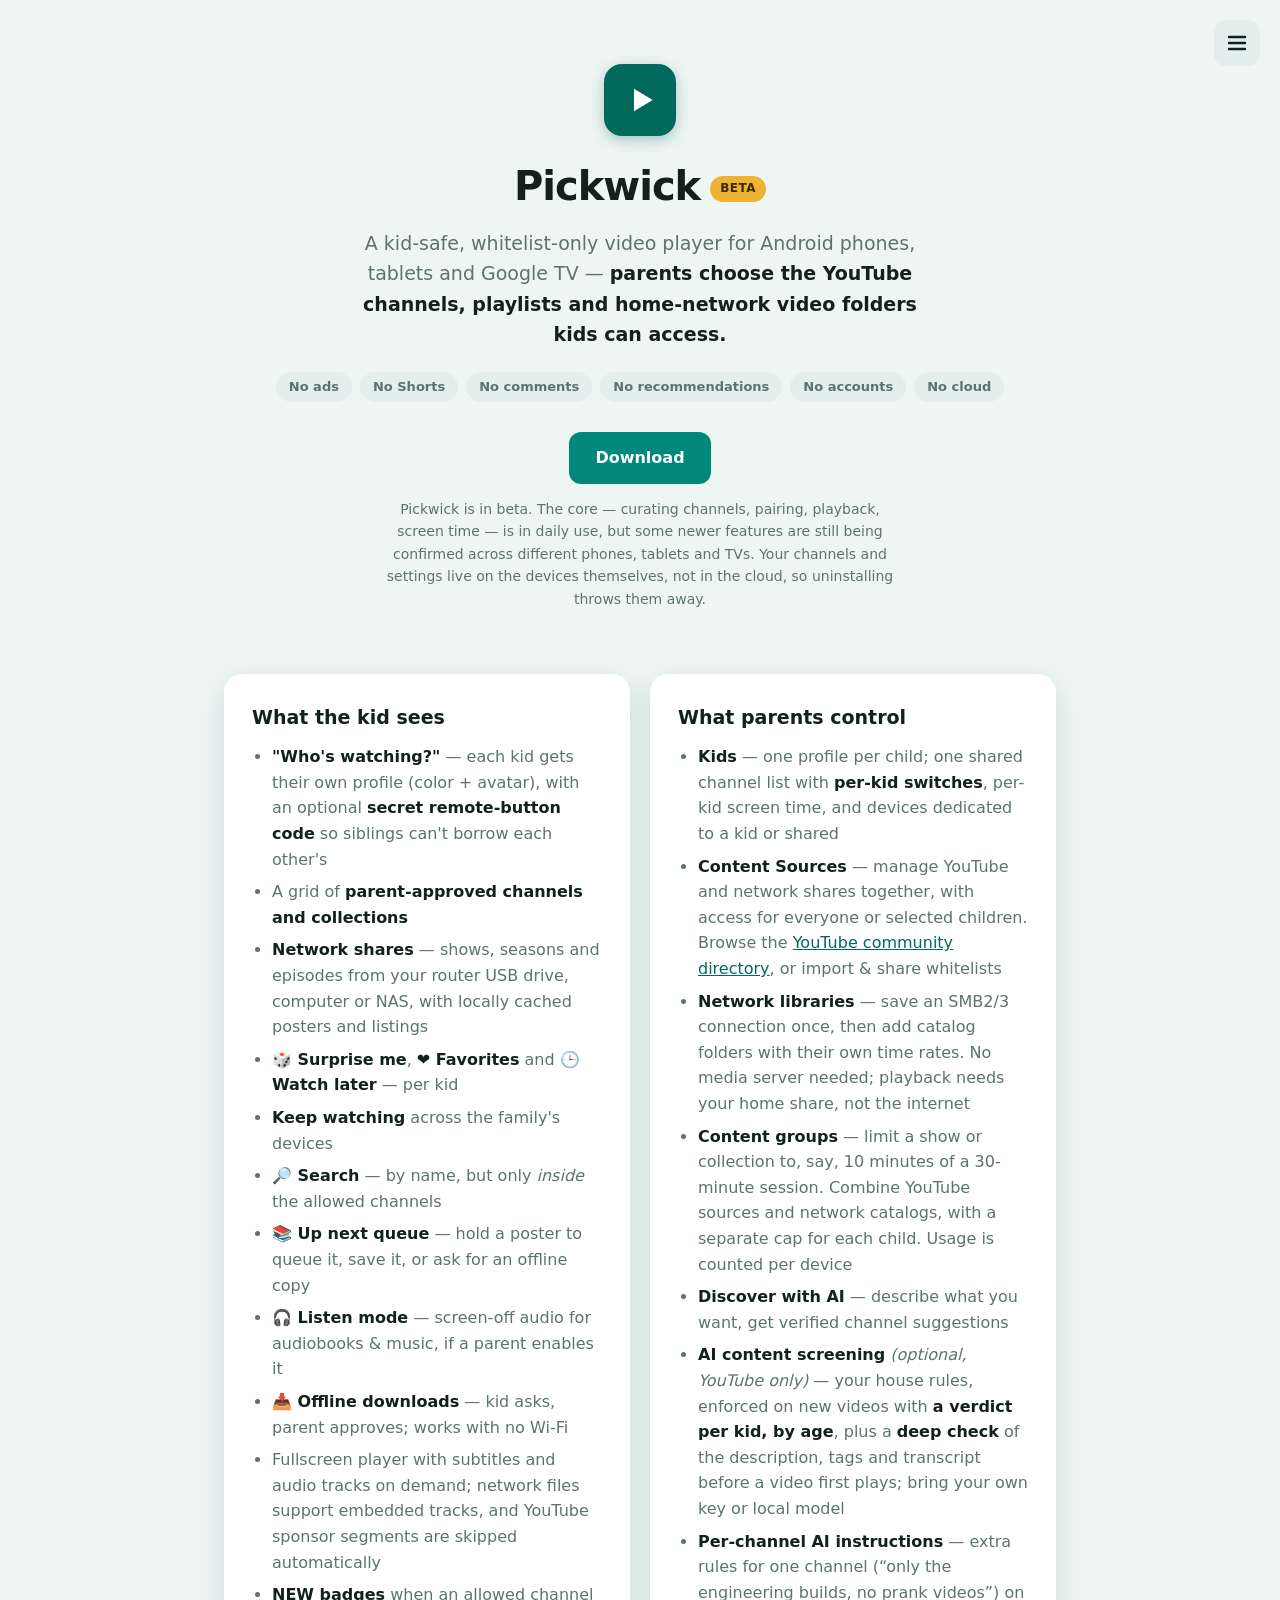
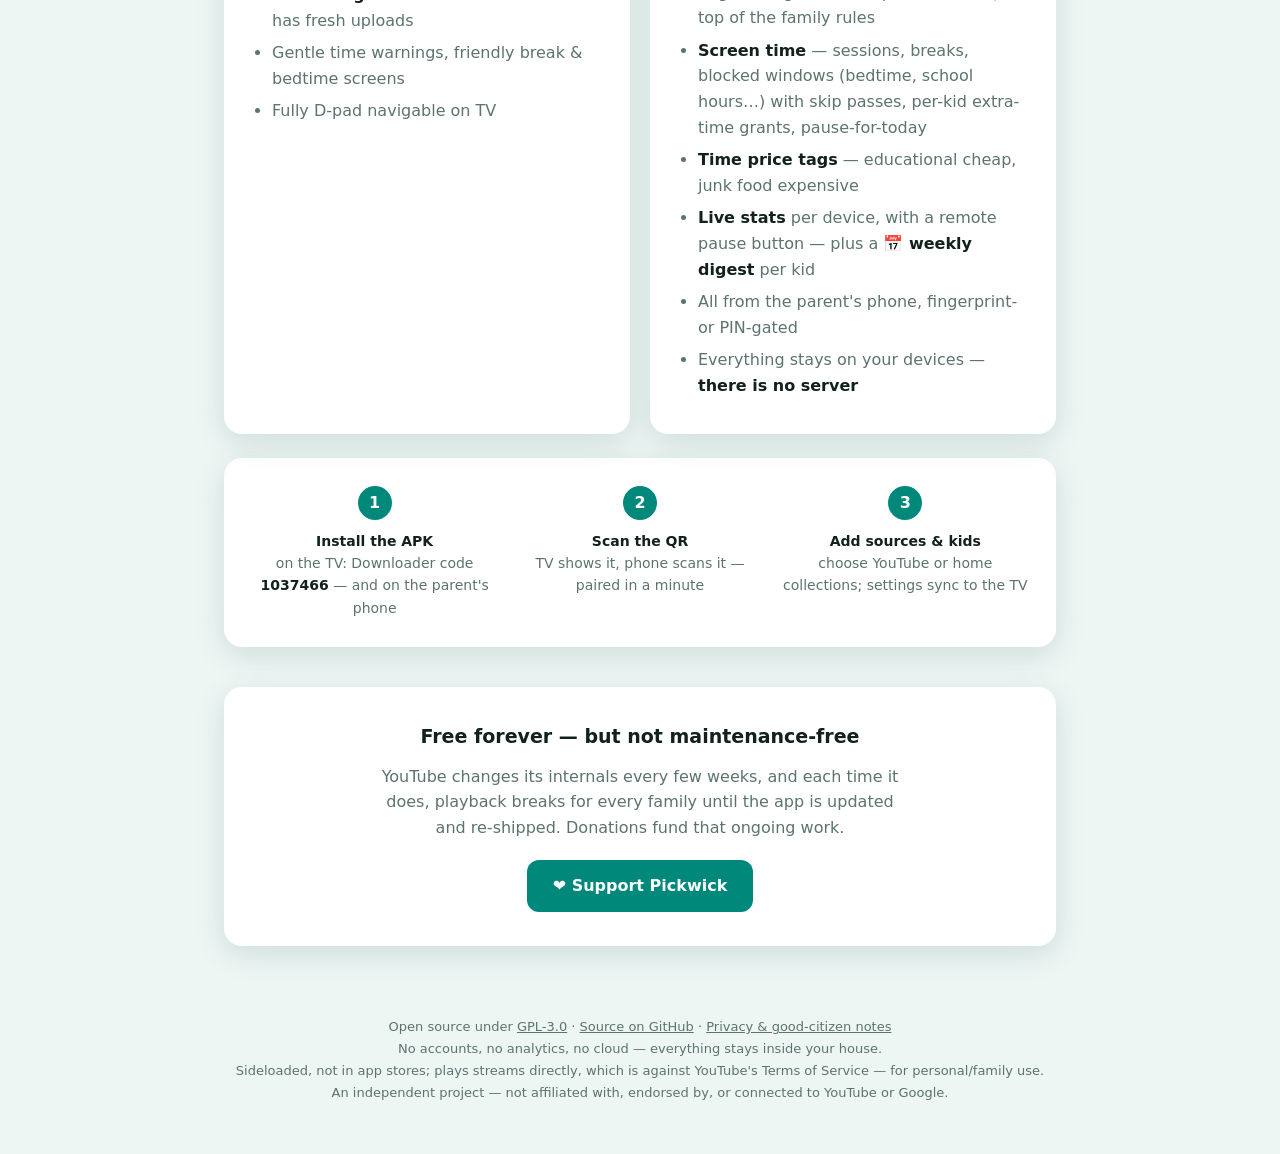
==== site/index.html @ faf863c1 "Document network libraries and content groups on site and setup guides" ====
<!DOCTYPE html>
<html lang="en">
<head>
<meta charset="utf-8">
<meta name="viewport" content="width=device-width, initial-scale=1">
<title>Pickwick — kid-safe, whitelist-only video player for Android & Google TV</title>
<meta name="description" content="Pickwick is a free, open-source video player for kids. Choose YouTube channels and home-network video collections, with per-child screen time and content-group limits. No ads or accounts.">
<style>
  :root {
    /* Pickwick brand teals — see app Theme.kt (#00695C logo, #4DB6AC primary) */
    --bg: #eef6f4;
    --card: #ffffff;
    --text: #12211e;
    --muted: #5c7370;
    --accent: #00897b;
    --accent-dark: #00695c;
    --link: #00695c;
    --accent-text: #ffffff;
    --pill-bg: #e2efec;
    --shadow: 0 8px 30px rgba(0, 80, 68, .14);
  }
  @media (prefers-color-scheme: dark) {
    :root {
      --bg: #0f1a18;
      --card: #1b2825;
      --text: #cce8e3;
      --muted: #8fa8a3;
      --accent: #4db6ac;
      --accent-dark: #26a69a;
      --link: #ffffff;
      --accent-text: #00352f;
      --pill-bg: #24342f;
      --shadow: 0 8px 30px rgba(0, 0, 0, .45);
    }
  }
  * { box-sizing: border-box; margin: 0; }
  /* One color in every state — the UA's purple :visited belongs to neither
     palette. :where() zeroes the specificity so this only ever paints prose
     links: a bare a:visited (0,1,1) would outrank .btn and footer a and
     repaint buttons and footers the moment they were visited. Author origin
     beats the UA sheet regardless of specificity, so the purple still loses. */
  :where(a, a:visited, a:active) { color: var(--link); }
  body {
    background: var(--bg);
    color: var(--text);
    font-family: system-ui, -apple-system, "Segoe UI", Roboto, sans-serif;
    line-height: 1.6;
  }
  .wrap { max-width: 880px; margin: 0 auto; padding: 0 24px; }

  /* header.wrap, not header: a bare `header` selector loses to `.wrap`'s
     padding and the logo ends up flush against the top of the viewport. */
  header.wrap { text-align: center; padding: 64px 24px 40px; }
  .logo {
    width: 72px; height: 72px;
    margin: 0 auto 18px;
    border-radius: 18px;
    background: #00695c;
    display: flex;
    align-items: center;
    justify-content: center;
    box-shadow: 0 4px 14px rgba(0, 80, 68, .3);
  }
  .logo svg { width: 32px; height: 32px; margin-left: 4px; }
  h1 { font-size: 40px; letter-spacing: -1px; }
  .tagline {
    font-size: 19px;
    color: var(--muted);
    max-width: 560px;
    margin: 10px auto 22px;
  }
  .tagline strong { color: var(--text); }

  .nots {
    display: flex;
    flex-wrap: wrap;
    justify-content: center;
    gap: 8px;
    margin-bottom: 30px;
  }
  .nots span {
    background: var(--pill-bg);
    color: var(--muted);
    font-size: 13px;
    font-weight: 600;
    padding: 5px 13px;
    border-radius: 999px;
  }

  /* Amber, not brand teal — the beta pill has to read as a caveat rather than
     as one more feature badge sitting in .nots above it. */
  .beta {
    display: inline-block;
    background: #f0b232;
    color: #3a2a05;
    font-size: 12px;
    font-weight: 700;
    letter-spacing: .5px;
    text-transform: uppercase;
    padding: 3px 10px;
    border-radius: 999px;
    vertical-align: middle;
    margin-left: 10px;
  }

  .cta { display: flex; justify-content: center; }
  .beta-note {
    font-size: 14px;
    color: var(--muted);
    max-width: 520px;
    margin: 14px auto 0;
  }

  /* Hamburger menu — all secondary links live here on every screen size;
     only Download stays out as the hero button. */
  .menu-toggle {
    position: absolute;
    top: 20px; right: 20px;
    width: 46px; height: 46px;
    border: 0;
    border-radius: 12px;
    background: var(--pill-bg);
    color: var(--text);
    cursor: pointer;
    display: flex; align-items: center; justify-content: center;
  }
  .menu-toggle:hover { background: var(--accent); color: var(--accent-text); }
  .menu-toggle svg { width: 24px; height: 24px; }
  .menu {
    position: absolute;
    top: 74px; right: 20px;
    min-width: 220px;
    background: var(--card);
    border-radius: 14px;
    box-shadow: var(--shadow);
    padding: 8px;
    z-index: 10;
  }
  .menu[hidden] { display: none; }
  .menu a {
    display: block;
    padding: 11px 16px;
    border-radius: 10px;
    text-decoration: none;
    color: var(--text);
    font-weight: 600;
    font-size: 15px;
  }
  .menu a:hover { background: var(--pill-bg); }
  .btn {
    display: inline-block;
    text-decoration: none;
    font-weight: 700;
    font-size: 16px;
    padding: 13px 26px;
    border-radius: 12px;
    transition: background .15s ease, transform .1s ease;
  }
  .btn:active { transform: scale(.97); }
  .btn-primary { background: var(--accent); color: var(--accent-text); }
  .btn-primary:hover { background: var(--accent-dark); }
  .btn-ghost {
    background: var(--pill-bg);
    color: var(--text);
  }
  .btn-ghost:hover { background: var(--accent); color: var(--accent-text); }

  .cols {
    display: grid;
    grid-template-columns: 1fr 1fr;
    gap: 20px;
    margin: 24px 0;
  }
  @media (max-width: 640px) { .cols { grid-template-columns: 1fr; } }
  .card {
    background: var(--card);
    border-radius: 18px;
    box-shadow: var(--shadow);
    padding: 28px;
  }
  .card h2 { font-size: 19px; margin-bottom: 12px; }
  .card ul { padding-left: 20px; color: var(--muted); }
  .card li { margin-bottom: 7px; }
  .card li strong { color: var(--text); }

  .steps { margin: 24px 0; }
  .steps .card { display: grid; grid-template-columns: repeat(3, 1fr); gap: 20px; text-align: center; }
  @media (max-width: 640px) { .steps .card { grid-template-columns: 1fr; } }
  .step .num {
    width: 34px; height: 34px;
    margin: 0 auto 10px;
    border-radius: 50%;
    background: var(--accent);
    color: var(--accent-text);
    font-weight: 800;
    display: flex; align-items: center; justify-content: center;
  }
  .step p { color: var(--muted); font-size: 14px; }
  .step p strong { color: var(--text); }

  .support {
    text-align: center;
    margin: 40px 0;
  }
  .support .card { padding: 34px; }
  .support p {
    color: var(--muted);
    max-width: 520px;
    margin: 0 auto 20px;
  }

  footer {
    text-align: center;
    color: var(--muted);
    font-size: 13px;
    padding: 30px 24px 50px;
    line-height: 1.7;
  }
  footer a { color: var(--muted); }
</style>
</head>
<body>

<button class="menu-toggle" aria-label="Menu" aria-expanded="false" aria-controls="site-menu">
  <svg viewBox="0 0 24 24" fill="none" stroke="currentColor" stroke-width="2.4" stroke-linecap="round" aria-hidden="true">
    <path d="M4 6h16M4 12h16M4 18h16"/>
  </svg>
</button>
<nav class="menu" id="site-menu" hidden>
  <a href="gallery.html">🖼️ Screenshots</a>
  <a href="directory.html">📺 Channel directory</a>
  <a href="https://github.com/itcon-pty-au/pickwick/blob/main/docs/SETUP.md">📖 Setup guide</a>
  <a href="https://github.com/itcon-pty-au/pickwick/blob/main/docs/NETWORK_CATALOGS.md">Network shares guide</a>
  <a href="https://github.com/itcon-pty-au/pickwick/blob/main/docs/CONTENT_GROUPS.md">Content groups guide</a>
  <a href="donate.html">❤️ Donate</a>
  <a href="contact.html">✉️ Contact admin</a>
  <a href="https://github.com/itcon-pty-au/pickwick">🐙 GitHub</a>
</nav>

<header class="wrap">
  <div class="logo" aria-hidden="true">
    <svg viewBox="0 0 24 24" fill="#ffffff"><path d="M6 3.5v17l14-8.5z"/></svg>
  </div>
  <h1>Pickwick<span class="beta">Beta</span></h1>
  <p class="tagline">
    A kid-safe, whitelist-only video player for Android phones, tablets and Google&nbsp;TV —
    <strong>parents choose the YouTube channels, playlists and home-network video folders kids can access.</strong>
  </p>
  <div class="nots">
    <span>No ads</span><span>No Shorts</span><span>No comments</span>
    <span>No recommendations</span><span>No accounts</span><span>No cloud</span>
  </div>
  <div class="cta">
    <a class="btn btn-primary" href="https://github.com/itcon-pty-au/pickwick/releases">Download</a>
  </div>
  <p class="beta-note">
    Pickwick is in beta. The core — curating channels, pairing, playback, screen
    time — is in daily use, but some newer features are still being confirmed
    across different phones, tablets and TVs. Your channels and settings live on
    the devices themselves, not in the cloud, so uninstalling throws them away.
  </p>
</header>

<main class="wrap">
  <div class="cols">
    <div class="card">
      <h2>What the kid sees</h2>
      <ul>
        <li><strong>"Who's watching?"</strong> — each kid gets their own profile
            (color + avatar), with an optional <strong>secret remote-button
            code</strong> so siblings can't borrow each other's</li>
        <li>A grid of <strong>parent-approved channels and collections</strong></li>
        <li><strong>Network shares</strong> &mdash; shows, seasons and episodes from your
            router USB drive, computer or NAS, with locally cached posters and listings</li>
        <li><strong>🎲 Surprise me</strong>, <strong>❤️ Favorites</strong> and <strong>🕒 Watch later</strong> — per kid</li>
        <li><strong>Keep watching</strong> across the family's devices</li>
        <li><strong>🔎 Search</strong> — by name, but only <em>inside</em> the allowed channels</li>
        <li><strong>📚 Up next queue</strong> — hold a poster to queue it, save it, or ask for an offline copy</li>
        <li><strong>🎧 Listen mode</strong> — screen-off audio for audiobooks &amp; music, if a parent enables it</li>
        <li><strong>📥 Offline downloads</strong> — kid asks, parent approves; works with no Wi-Fi</li>
        <li>Fullscreen player with subtitles and audio tracks on demand;
            network files support embedded tracks, and YouTube sponsor segments are skipped automatically</li>
        <li><strong>NEW badges</strong> when an allowed channel has fresh uploads</li>
        <li>Gentle time warnings, friendly break &amp; bedtime screens</li>
        <li>Fully D-pad navigable on TV</li>
      </ul>
    </div>
    <div class="card">
      <h2>What parents control</h2>
      <ul>
        <li><strong>Kids</strong> — one profile per child; one shared channel list
            with <strong>per-kid switches</strong>, per-kid screen time, and
            devices dedicated to a kid or shared</li>
        <li><strong>Content Sources</strong> &mdash; manage YouTube and network shares
            together, with access for everyone or selected children. Browse the
            <a href="directory.html">YouTube community directory</a>, or import &amp; share whitelists</li>
        <li><strong>Network libraries</strong> &mdash; save an SMB2/3 connection once,
            then add catalog folders with their own time rates. No media server needed;
            playback needs your home share, not the internet</li>
        <li><strong>Content groups</strong> &mdash; limit a show or collection to, say,
            10 minutes of a 30-minute session. Combine YouTube sources and network
            catalogs, with a separate cap for each child. Usage is counted per device</li>
        <li><strong>Discover with AI</strong> — describe what you want, get verified channel suggestions</li>
        <li><strong>AI content screening</strong> <em>(optional, YouTube only)</em> — your house rules, enforced on
            new videos with <strong>a verdict per kid, by age</strong>, plus a
            <strong>deep check</strong> of the description, tags and transcript before a video
            first plays; bring your own key or local model</li>
        <li><strong>Per-channel AI instructions</strong> — extra rules for one channel
            (&ldquo;only the engineering builds, no prank videos&rdquo;) on top of the family rules</li>
        <li><strong>Screen time</strong> — sessions, breaks, blocked windows (bedtime, school hours…)
            with skip passes, per-kid extra-time grants, pause-for-today</li>
        <li><strong>Time price tags</strong> — educational cheap, junk food expensive</li>
        <li><strong>Live stats</strong> per device, with a remote pause button —
            plus a <strong>📅 weekly digest</strong> per kid</li>
        <li>All from the parent's phone, fingerprint- or PIN-gated</li>
        <li>Everything stays on your devices — <strong>there is no server</strong></li>
      </ul>
    </div>
  </div>

  <div class="steps">
    <div class="card">
      <div class="step">
        <div class="num">1</div>
        <p><strong>Install the APK</strong><br>on the TV: Downloader code <strong>1037466</strong> — and on the parent's phone</p>
      </div>
      <div class="step">
        <div class="num">2</div>
        <p><strong>Scan the QR</strong><br>TV shows it, phone scans it — paired in a minute</p>
      </div>
      <div class="step">
        <div class="num">3</div>
        <p><strong>Add sources &amp; kids</strong><br>choose YouTube or home collections; settings sync to the TV</p>
      </div>
    </div>
  </div>

  <div class="support">
    <div class="card">
      <h2>Free forever — but not maintenance-free</h2>
      <p>
        YouTube changes its internals every few weeks, and each time it does, playback
        breaks for every family until the app is updated and re-shipped. Donations fund
        that ongoing work.
      </p>
      <a class="btn btn-primary" href="donate.html">❤️ Support Pickwick</a>
    </div>
  </div>
</main>

<footer>
  Open source under <a href="https://github.com/itcon-pty-au/pickwick/blob/main/LICENSE">GPL-3.0</a>
  · <a href="https://github.com/itcon-pty-au/pickwick">Source on GitHub</a>
  · <a href="https://github.com/itcon-pty-au/pickwick#privacy--good-citizen-notes">Privacy &amp; good-citizen notes</a><br>
  No accounts, no analytics, no cloud — everything stays inside your house.<br>
  Sideloaded, not in app stores; plays streams directly, which is against YouTube's
  Terms of Service — for personal/family use.<br>
  An independent project — not affiliated with, endorsed by, or connected to YouTube or Google.
</footer>

<script>
  const toggle = document.querySelector('.menu-toggle');
  const menu = document.getElementById('site-menu');
  function setOpen(open) {
    menu.hidden = !open;
    toggle.setAttribute('aria-expanded', String(open));
  }
  toggle.addEventListener('click', (e) => {
    e.stopPropagation();
    setOpen(menu.hidden);
  });
  // Every link navigates away, so closing is only needed for click-outside/Esc.
  document.addEventListener('click', (e) => {
    if (!menu.hidden && !menu.contains(e.target)) setOpen(false);
  });
  document.addEventListener('keydown', (e) => {
    if (e.key === 'Escape' && !menu.hidden) { setOpen(false); toggle.focus(); }
  });
</script>

</body>
</html>
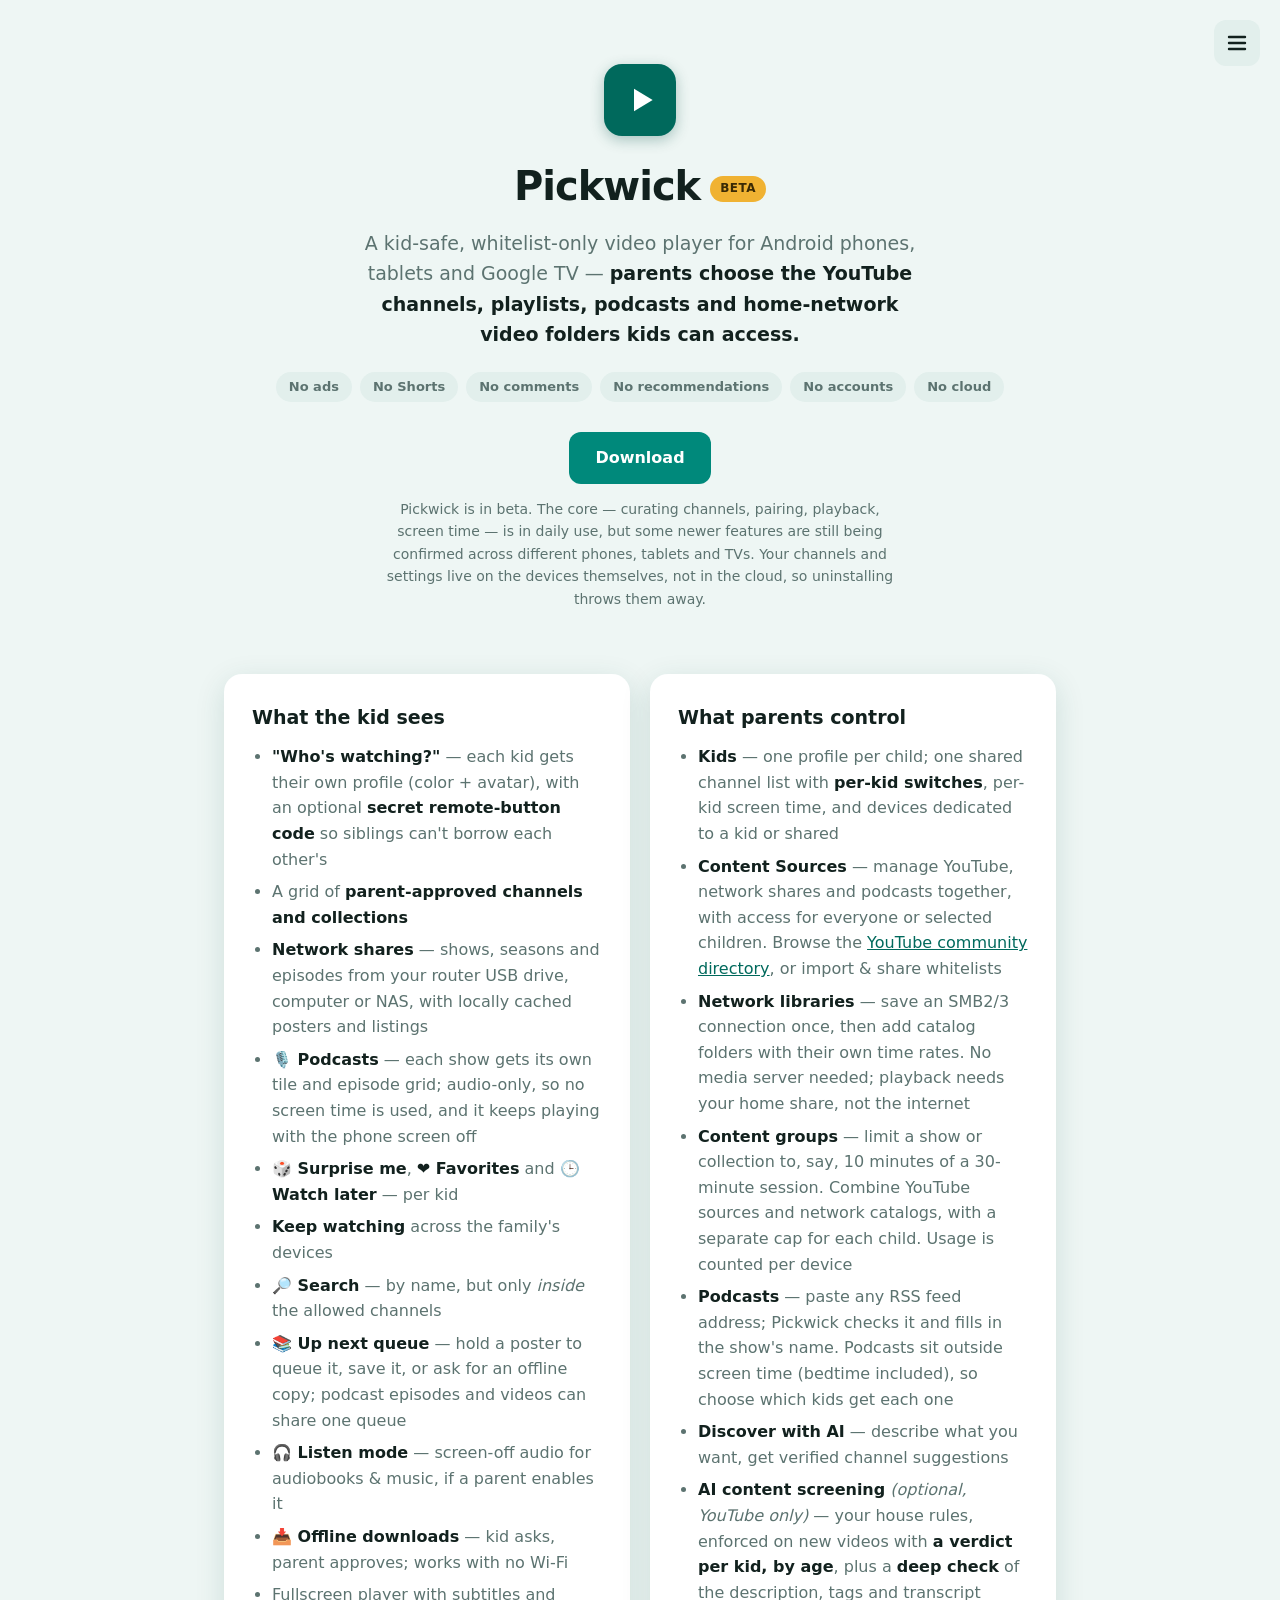
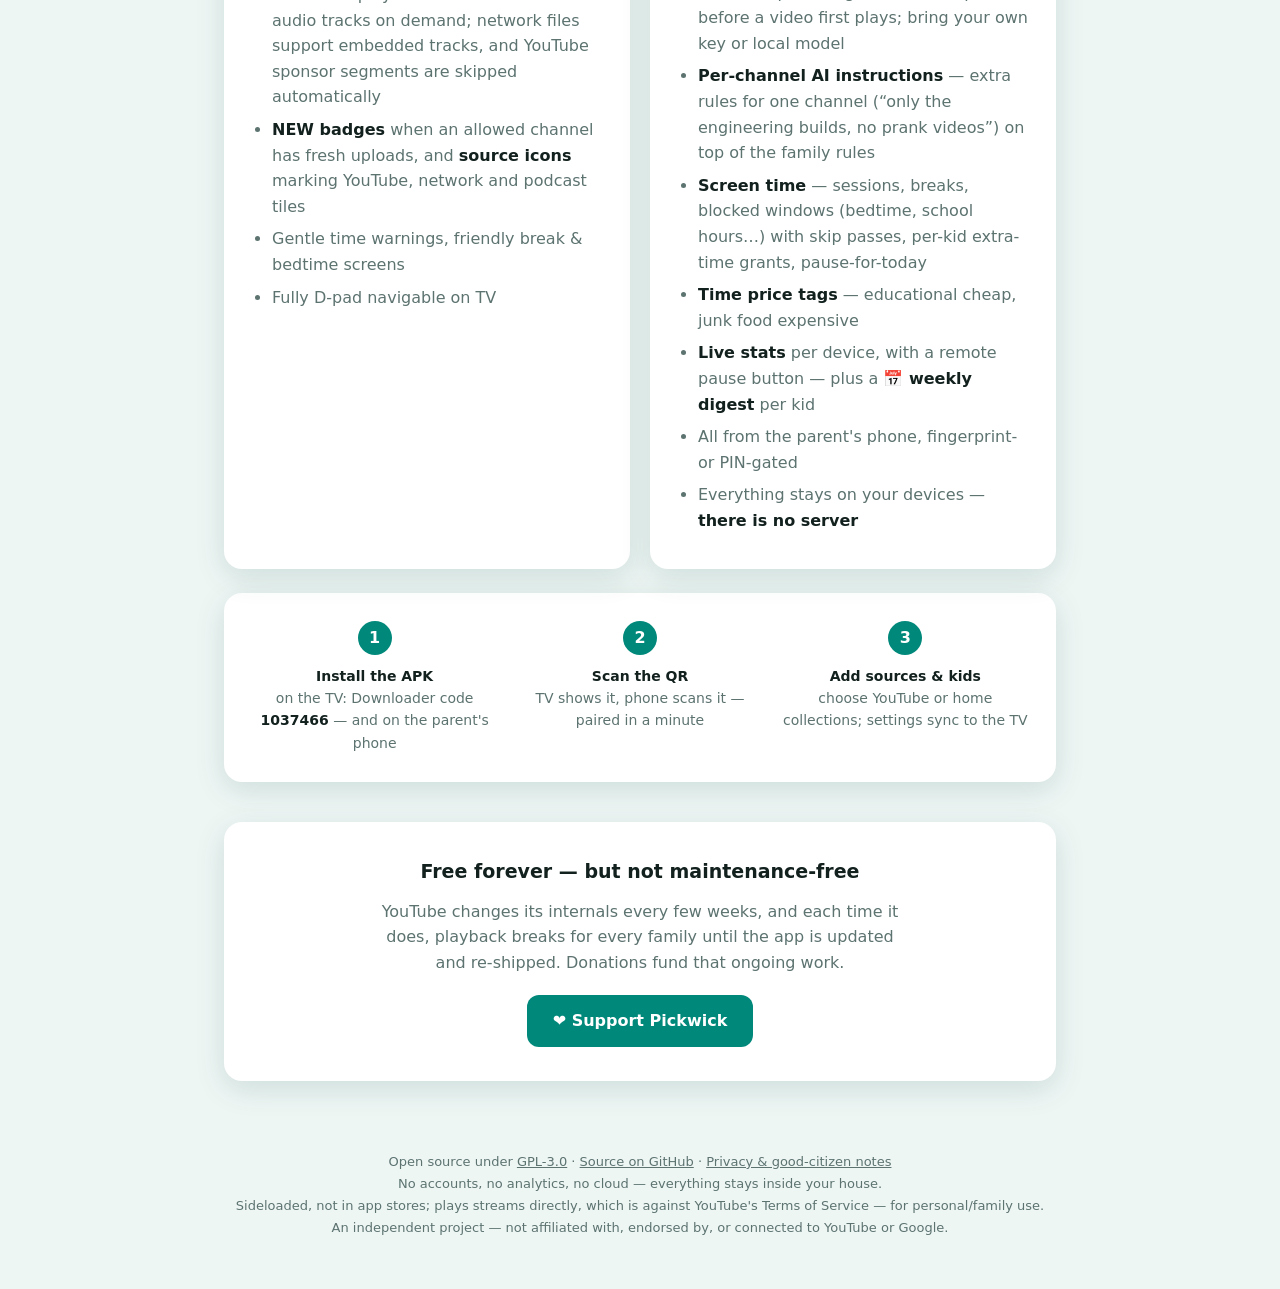
==== commit cb0a25b4: "Document podcasts on site and setup guides Adds docs/PODCASTS.md (adding a feed, finding the RSS add" ====
--- a/site/index.html
+++ b/site/index.html
@@ -4,7 +4,7 @@
 <meta charset="utf-8">
 <meta name="viewport" content="width=device-width, initial-scale=1">
 <title>Pickwick — kid-safe, whitelist-only video player for Android & Google TV</title>
-<meta name="description" content="Pickwick is a free, open-source video player for kids. Choose YouTube channels and home-network video collections, with per-child screen time and content-group limits. No ads or accounts.">
+<meta name="description" content="Pickwick is a free, open-source video player for kids. Choose YouTube channels, podcasts and home-network video collections, with per-child screen time and content-group limits. No ads or accounts.">
 <style>
   :root {
     /* Pickwick brand teals — see app Theme.kt (#00695C logo, #4DB6AC primary) */
@@ -232,6 +232,7 @@
   <a href="https://github.com/itcon-pty-au/pickwick/blob/main/docs/SETUP.md">📖 Setup guide</a>
   <a href="https://github.com/itcon-pty-au/pickwick/blob/main/docs/NETWORK_CATALOGS.md">Network shares guide</a>
   <a href="https://github.com/itcon-pty-au/pickwick/blob/main/docs/CONTENT_GROUPS.md">Content groups guide</a>
+  <a href="https://github.com/itcon-pty-au/pickwick/blob/main/docs/PODCASTS.md">Podcasts guide</a>
   <a href="donate.html">❤️ Donate</a>
   <a href="contact.html">✉️ Contact admin</a>
   <a href="https://github.com/itcon-pty-au/pickwick">🐙 GitHub</a>
@@ -244,7 +245,7 @@
   <h1>Pickwick<span class="beta">Beta</span></h1>
   <p class="tagline">
     A kid-safe, whitelist-only video player for Android phones, tablets and Google&nbsp;TV —
-    <strong>parents choose the YouTube channels, playlists and home-network video folders kids can access.</strong>
+    <strong>parents choose the YouTube channels, playlists, podcasts and home-network video folders kids can access.</strong>
   </p>
   <div class="nots">
     <span>No ads</span><span>No Shorts</span><span>No comments</span>
@@ -272,15 +273,19 @@
         <li>A grid of <strong>parent-approved channels and collections</strong></li>
         <li><strong>Network shares</strong> &mdash; shows, seasons and episodes from your
             router USB drive, computer or NAS, with locally cached posters and listings</li>
+        <li><strong>🎙️ Podcasts</strong> &mdash; each show gets its own tile and episode grid;
+            audio-only, so no screen time is used, and it keeps playing with the phone screen off</li>
         <li><strong>🎲 Surprise me</strong>, <strong>❤️ Favorites</strong> and <strong>🕒 Watch later</strong> — per kid</li>
         <li><strong>Keep watching</strong> across the family's devices</li>
         <li><strong>🔎 Search</strong> — by name, but only <em>inside</em> the allowed channels</li>
-        <li><strong>📚 Up next queue</strong> — hold a poster to queue it, save it, or ask for an offline copy</li>
+        <li><strong>📚 Up next queue</strong> — hold a poster to queue it, save it, or ask for an offline copy;
+            podcast episodes and videos can share one queue</li>
         <li><strong>🎧 Listen mode</strong> — screen-off audio for audiobooks &amp; music, if a parent enables it</li>
         <li><strong>📥 Offline downloads</strong> — kid asks, parent approves; works with no Wi-Fi</li>
         <li>Fullscreen player with subtitles and audio tracks on demand;
             network files support embedded tracks, and YouTube sponsor segments are skipped automatically</li>
-        <li><strong>NEW badges</strong> when an allowed channel has fresh uploads</li>
+        <li><strong>NEW badges</strong> when an allowed channel has fresh uploads, and
+            <strong>source icons</strong> marking YouTube, network and podcast tiles</li>
         <li>Gentle time warnings, friendly break &amp; bedtime screens</li>
         <li>Fully D-pad navigable on TV</li>
       </ul>
@@ -291,7 +296,7 @@
         <li><strong>Kids</strong> — one profile per child; one shared channel list
             with <strong>per-kid switches</strong>, per-kid screen time, and
             devices dedicated to a kid or shared</li>
-        <li><strong>Content Sources</strong> &mdash; manage YouTube and network shares
+        <li><strong>Content Sources</strong> &mdash; manage YouTube, network shares and podcasts
             together, with access for everyone or selected children. Browse the
             <a href="directory.html">YouTube community directory</a>, or import &amp; share whitelists</li>
         <li><strong>Network libraries</strong> &mdash; save an SMB2/3 connection once,
@@ -300,6 +305,9 @@
         <li><strong>Content groups</strong> &mdash; limit a show or collection to, say,
             10 minutes of a 30-minute session. Combine YouTube sources and network
             catalogs, with a separate cap for each child. Usage is counted per device</li>
+        <li><strong>Podcasts</strong> &mdash; paste any RSS feed address; Pickwick checks it and
+            fills in the show's name. Podcasts sit outside screen time (bedtime included),
+            so choose which kids get each one</li>
         <li><strong>Discover with AI</strong> — describe what you want, get verified channel suggestions</li>
         <li><strong>AI content screening</strong> <em>(optional, YouTube only)</em> — your house rules, enforced on
             new videos with <strong>a verdict per kid, by age</strong>, plus a
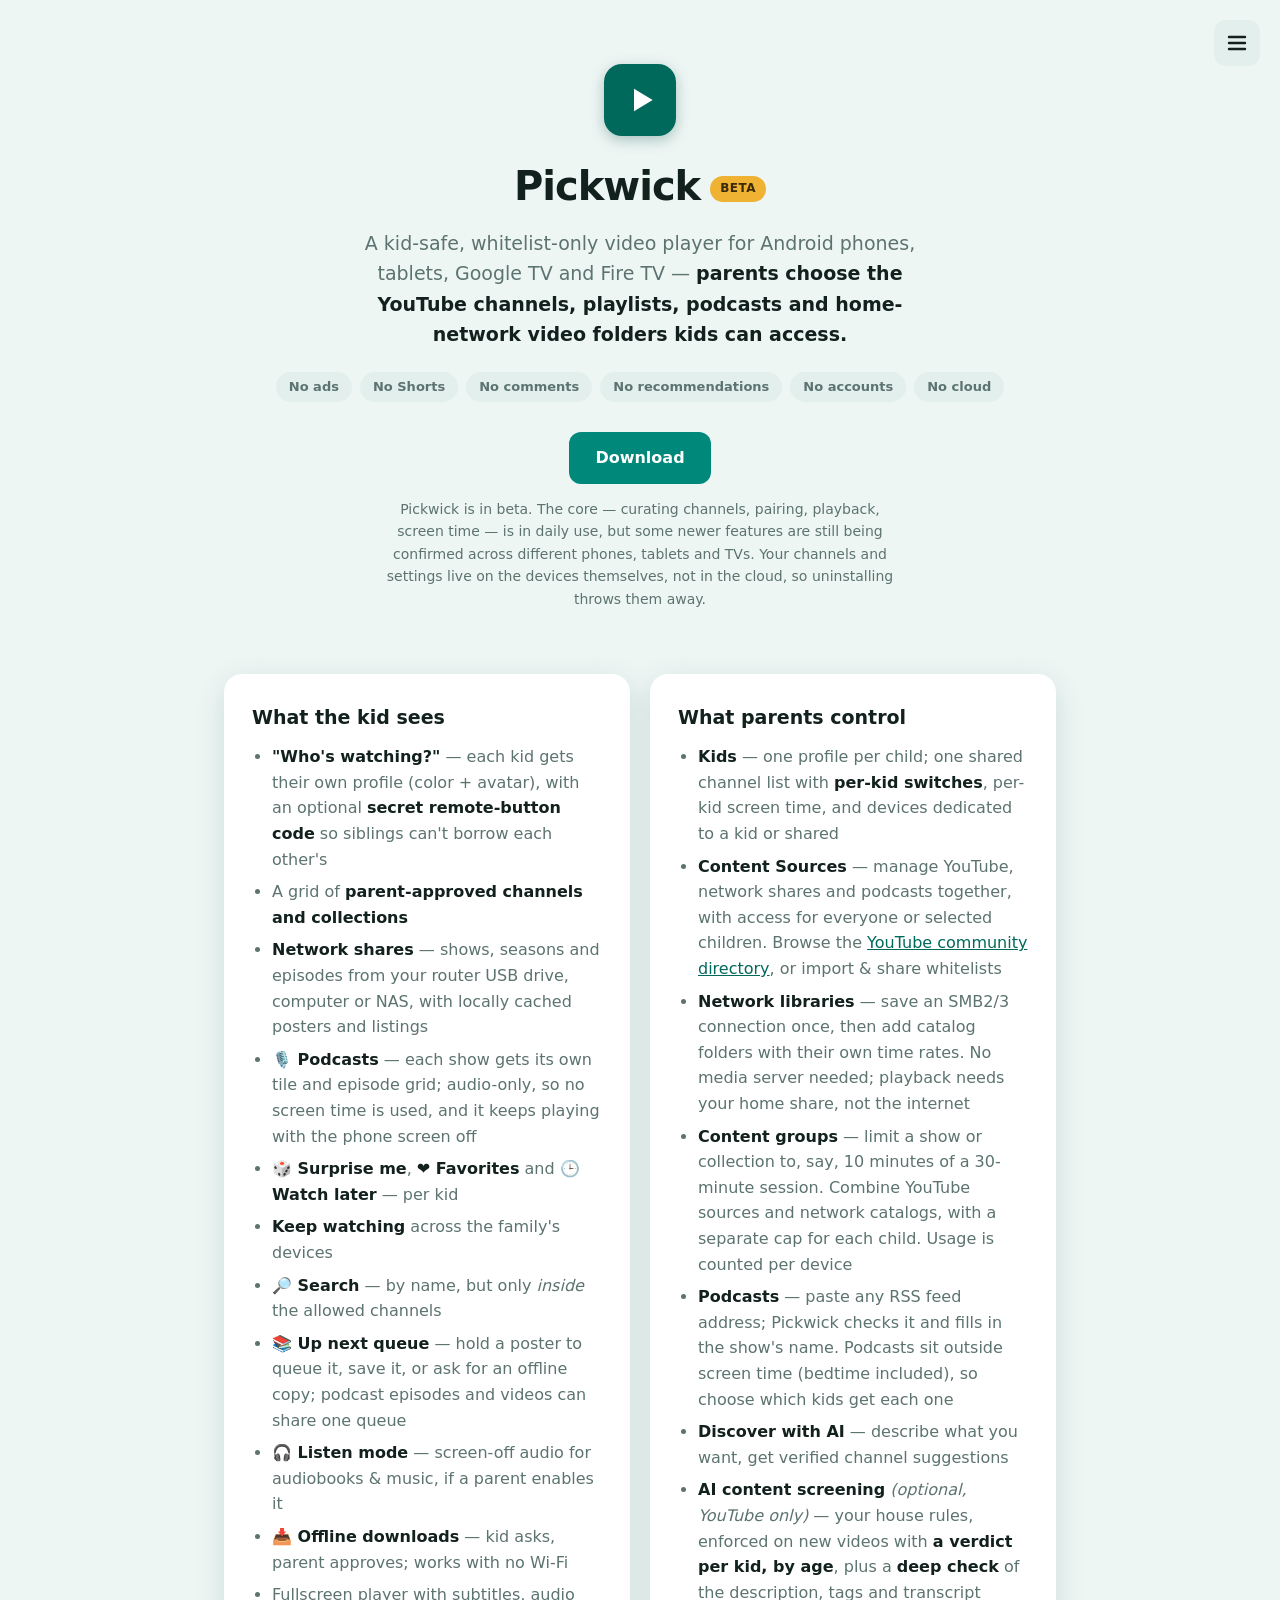
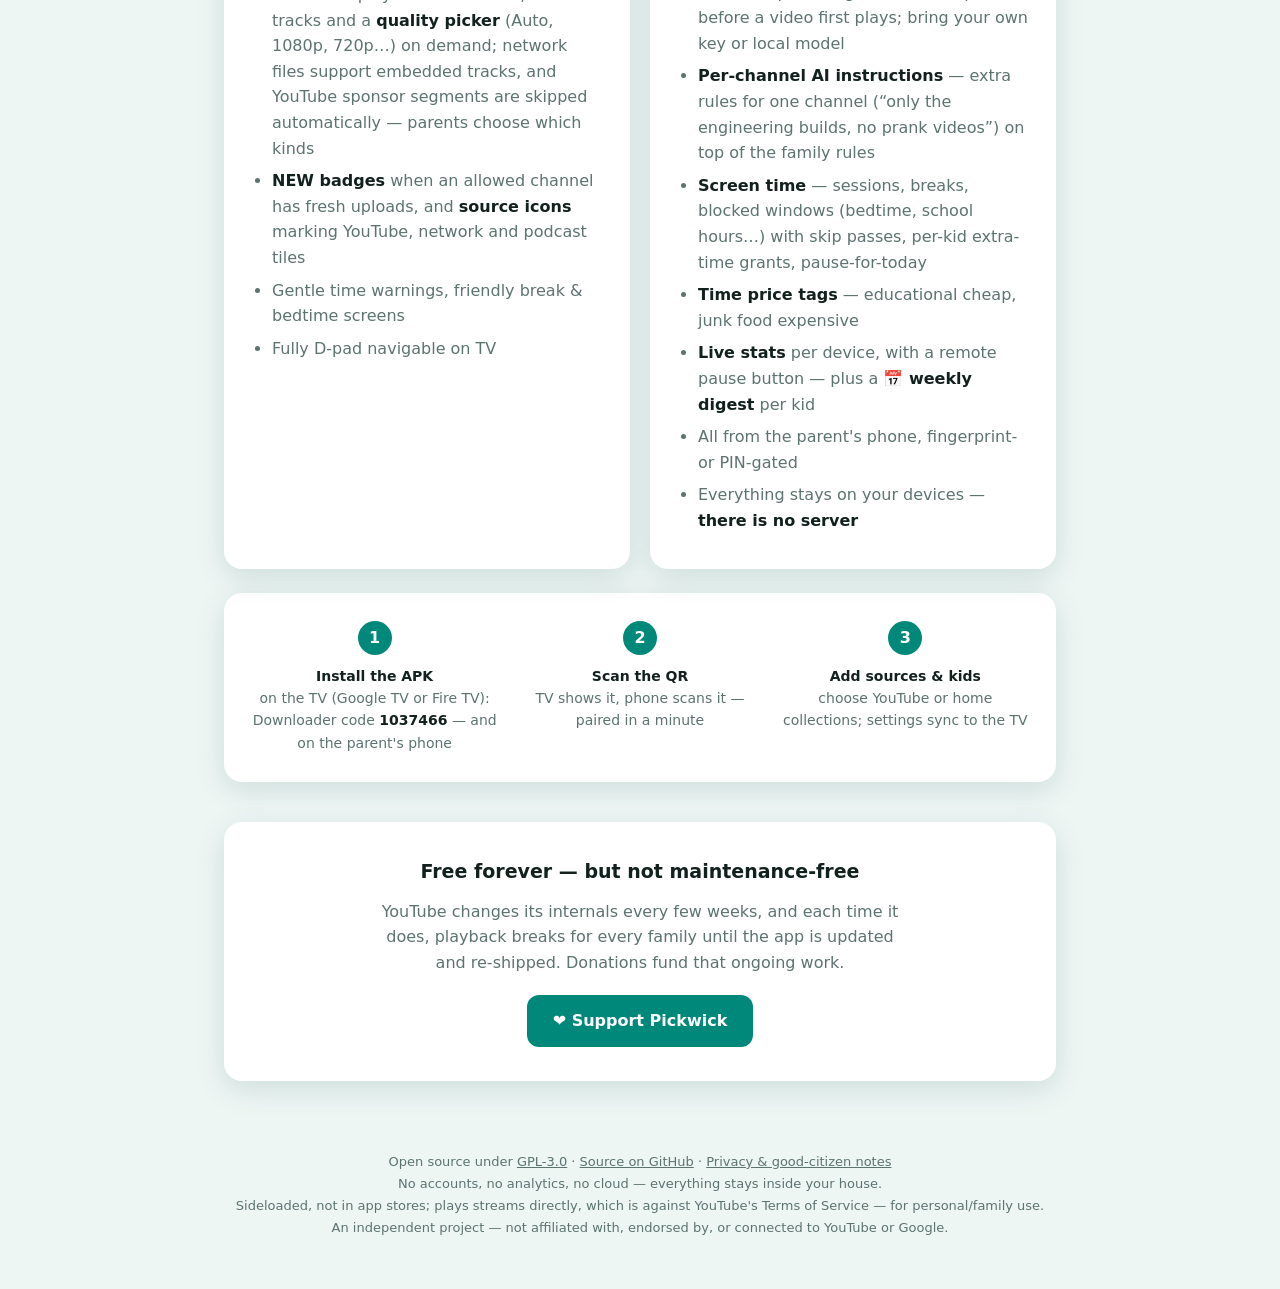
==== commit 3b8958e6: "Docs and site: Fire TV, quality picker, SponsorBlock choices, 0.11.0 notes README, setup guide and p" ====
--- a/site/index.html
+++ b/site/index.html
@@ -3,7 +3,7 @@
 <head>
 <meta charset="utf-8">
 <meta name="viewport" content="width=device-width, initial-scale=1">
-<title>Pickwick — kid-safe, whitelist-only video player for Android & Google TV</title>
+<title>Pickwick — kid-safe, whitelist-only video player for Android, Google TV & Fire TV</title>
 <meta name="description" content="Pickwick is a free, open-source video player for kids. Choose YouTube channels, podcasts and home-network video collections, with per-child screen time and content-group limits. No ads or accounts.">
 <style>
   :root {
@@ -244,7 +244,7 @@
   </div>
   <h1>Pickwick<span class="beta">Beta</span></h1>
   <p class="tagline">
-    A kid-safe, whitelist-only video player for Android phones, tablets and Google&nbsp;TV —
+    A kid-safe, whitelist-only video player for Android phones, tablets, Google&nbsp;TV and Fire&nbsp;TV —
     <strong>parents choose the YouTube channels, playlists, podcasts and home-network video folders kids can access.</strong>
   </p>
   <div class="nots">
@@ -282,8 +282,9 @@
             podcast episodes and videos can share one queue</li>
         <li><strong>🎧 Listen mode</strong> — screen-off audio for audiobooks &amp; music, if a parent enables it</li>
         <li><strong>📥 Offline downloads</strong> — kid asks, parent approves; works with no Wi-Fi</li>
-        <li>Fullscreen player with subtitles and audio tracks on demand;
-            network files support embedded tracks, and YouTube sponsor segments are skipped automatically</li>
+        <li>Fullscreen player with subtitles, audio tracks and a <strong>quality picker</strong>
+            (Auto, 1080p, 720p…) on demand; network files support embedded tracks, and YouTube
+            sponsor segments are skipped automatically &mdash; parents choose which kinds</li>
         <li><strong>NEW badges</strong> when an allowed channel has fresh uploads, and
             <strong>source icons</strong> marking YouTube, network and podcast tiles</li>
         <li>Gentle time warnings, friendly break &amp; bedtime screens</li>
@@ -330,7 +331,7 @@
     <div class="card">
       <div class="step">
         <div class="num">1</div>
-        <p><strong>Install the APK</strong><br>on the TV: Downloader code <strong>1037466</strong> — and on the parent's phone</p>
+        <p><strong>Install the APK</strong><br>on the TV (Google TV or Fire TV): Downloader code <strong>1037466</strong> — and on the parent's phone</p>
       </div>
       <div class="step">
         <div class="num">2</div>
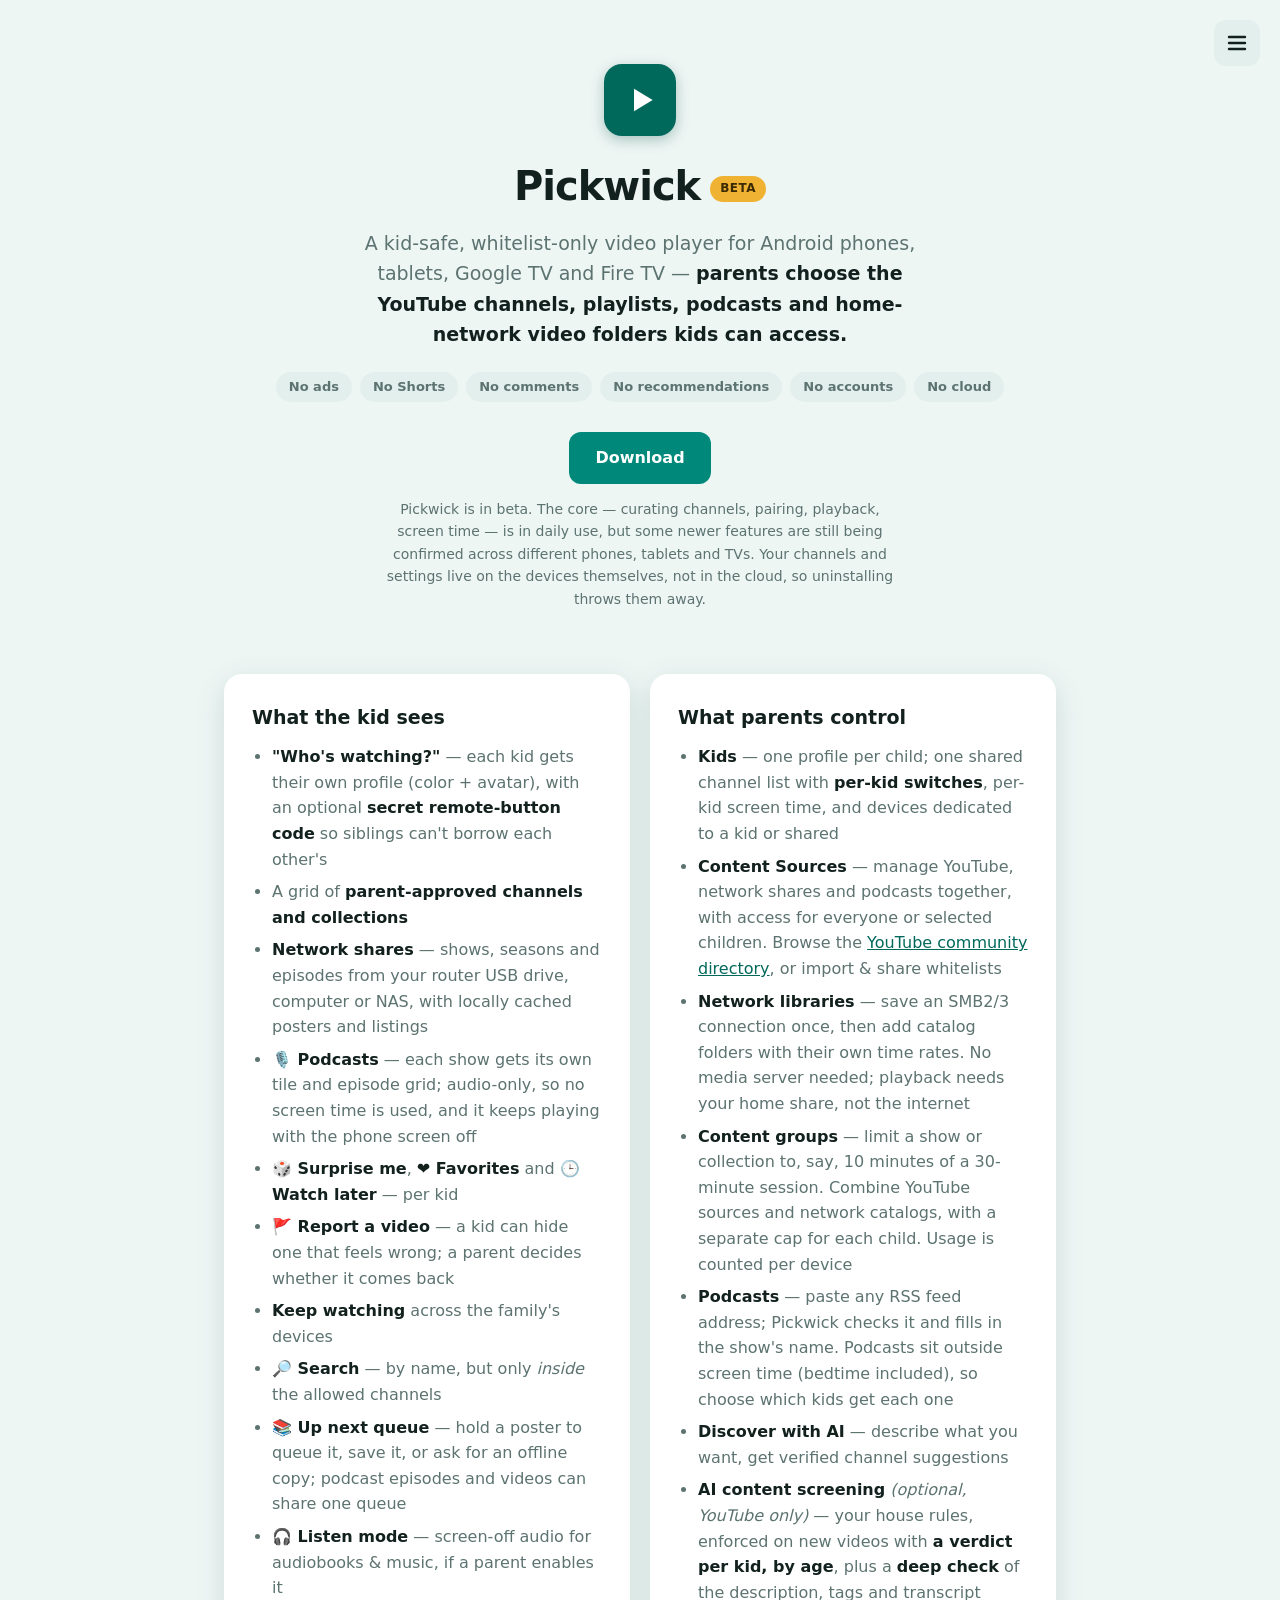
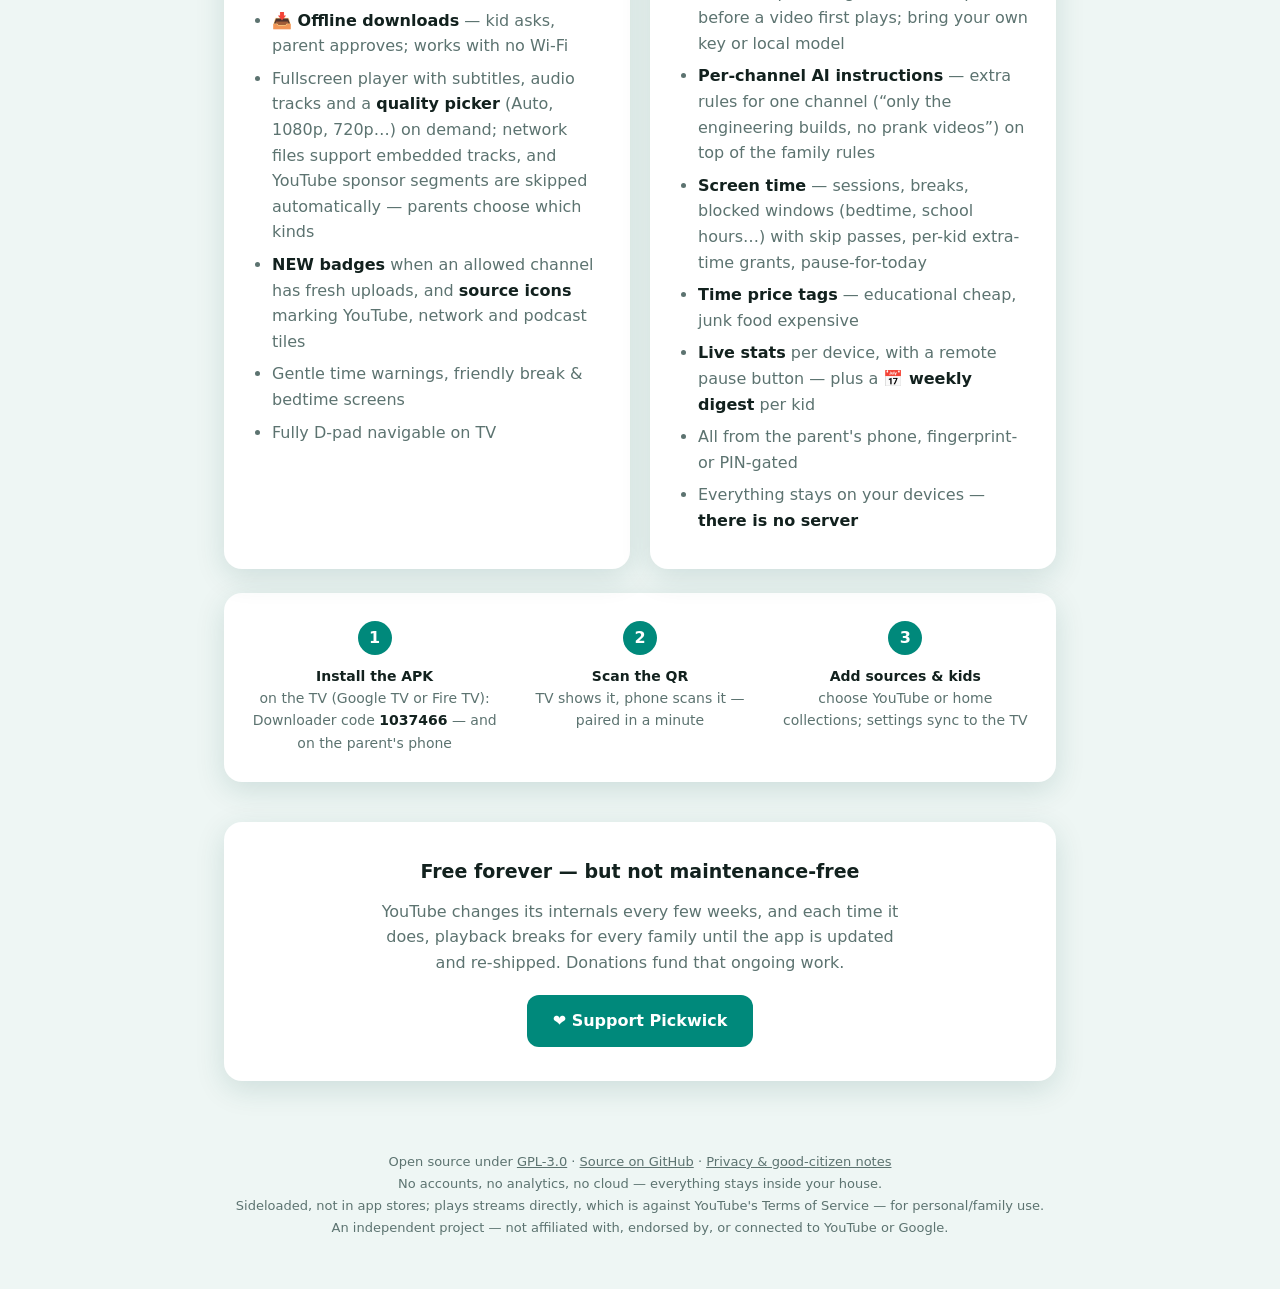
==== commit e24d54c0: "Docs and site: kid reports, 0.12.1 notes Co-Authored-By: Claude Sonnet 5.5 <noreply@anthropic.com>" ====
--- a/site/index.html
+++ b/site/index.html
@@ -276,6 +276,7 @@
         <li><strong>🎙️ Podcasts</strong> &mdash; each show gets its own tile and episode grid;
             audio-only, so no screen time is used, and it keeps playing with the phone screen off</li>
         <li><strong>🎲 Surprise me</strong>, <strong>❤️ Favorites</strong> and <strong>🕒 Watch later</strong> — per kid</li>
+        <li><strong>🚩 Report a video</strong> — a kid can hide one that feels wrong; a parent decides whether it comes back</li>
         <li><strong>Keep watching</strong> across the family's devices</li>
         <li><strong>🔎 Search</strong> — by name, but only <em>inside</em> the allowed channels</li>
         <li><strong>📚 Up next queue</strong> — hold a poster to queue it, save it, or ask for an offline copy;
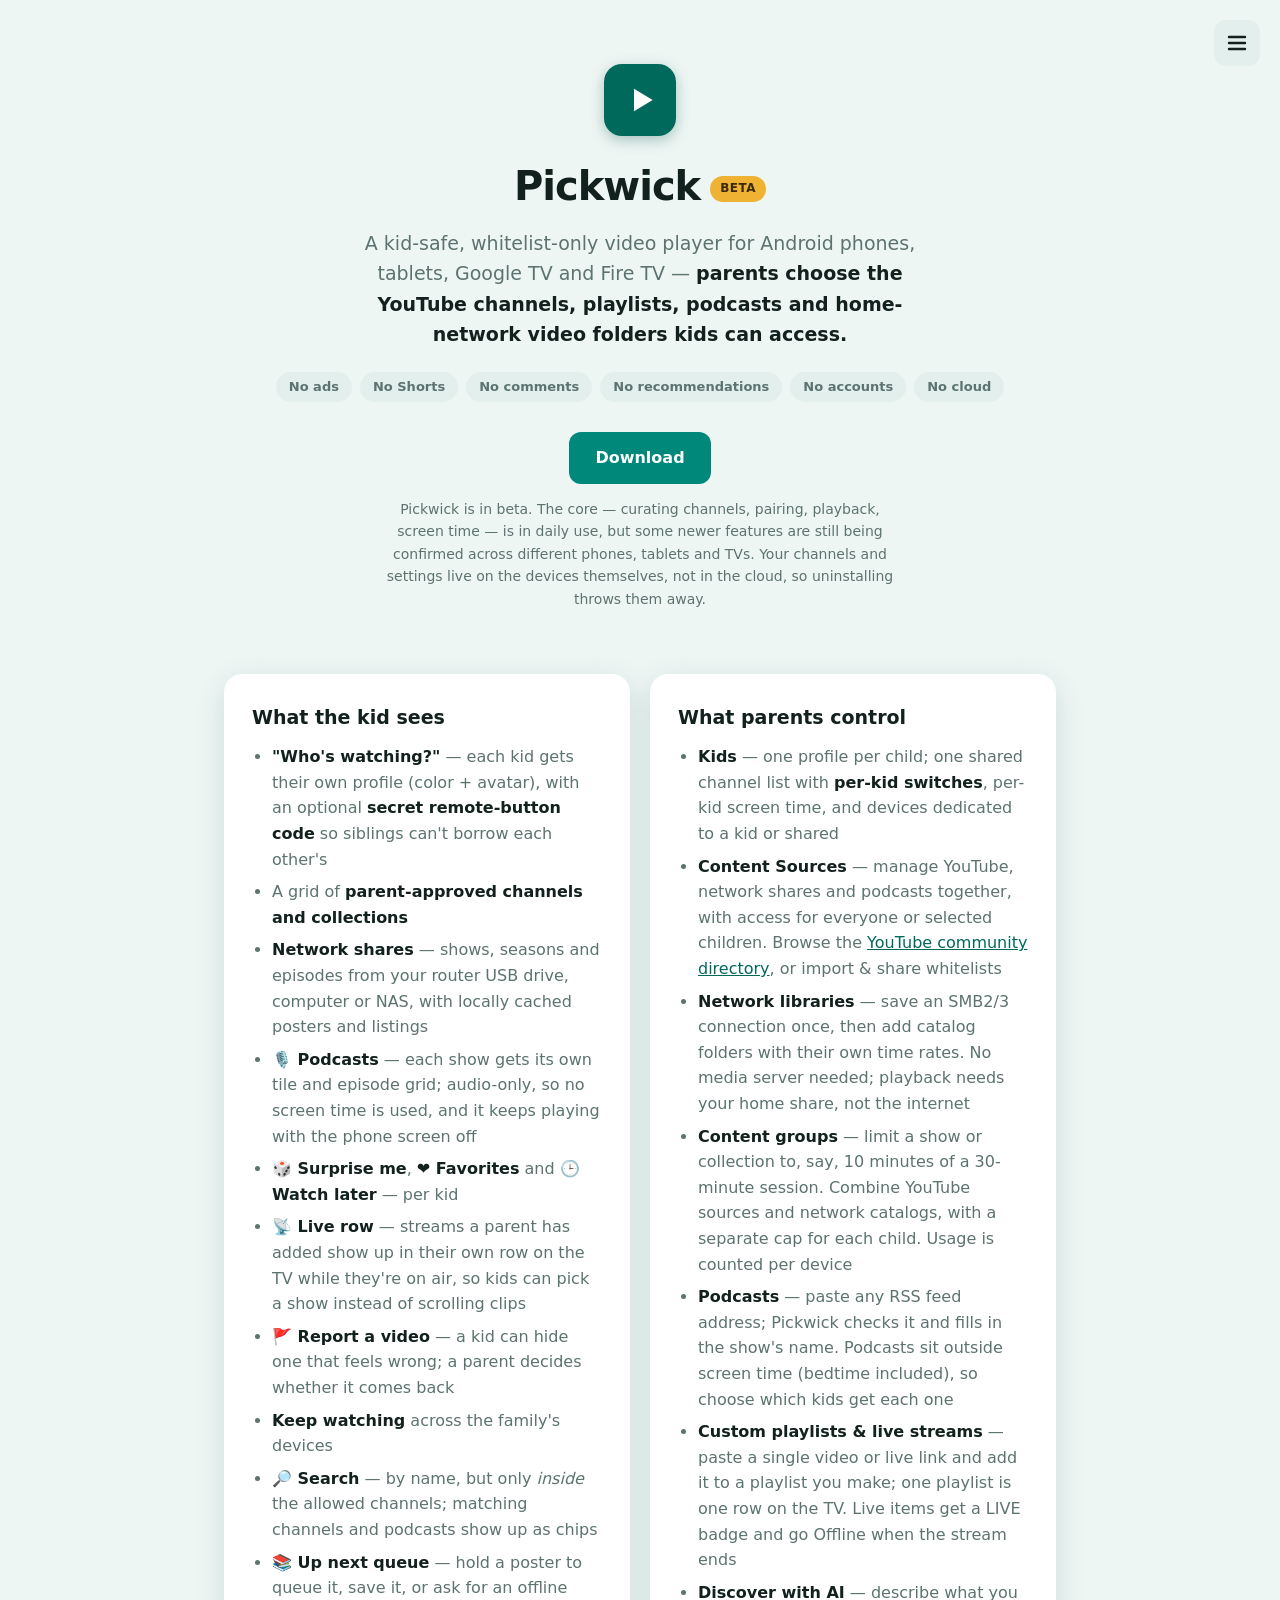
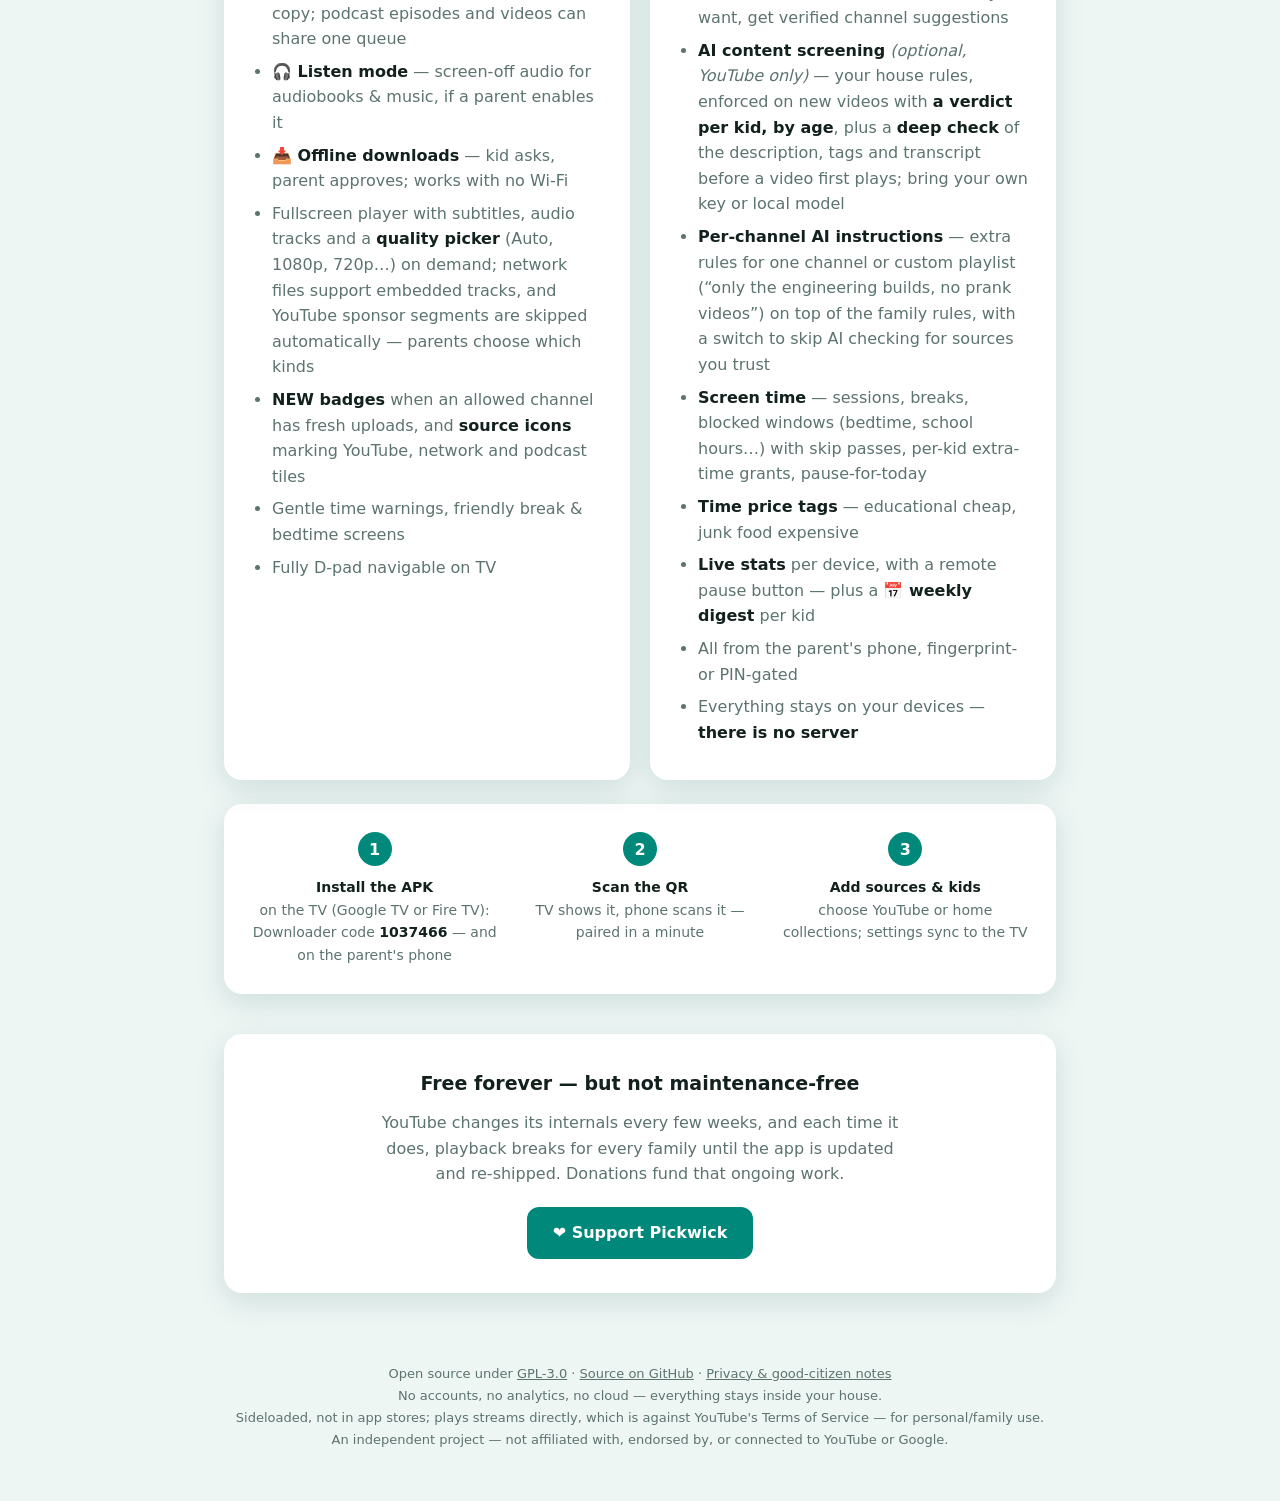
==== commit 47ee0ee6: "Docs and site: custom playlists, live streams, AI switch, search chips README and the site's feature" ====
--- a/site/index.html
+++ b/site/index.html
@@ -276,9 +276,12 @@
         <li><strong>🎙️ Podcasts</strong> &mdash; each show gets its own tile and episode grid;
             audio-only, so no screen time is used, and it keeps playing with the phone screen off</li>
         <li><strong>🎲 Surprise me</strong>, <strong>❤️ Favorites</strong> and <strong>🕒 Watch later</strong> — per kid</li>
+        <li><strong>📡 Live row</strong> — streams a parent has added show up in their own row on the TV
+            while they're on air, so kids can pick a show instead of scrolling clips</li>
         <li><strong>🚩 Report a video</strong> — a kid can hide one that feels wrong; a parent decides whether it comes back</li>
         <li><strong>Keep watching</strong> across the family's devices</li>
-        <li><strong>🔎 Search</strong> — by name, but only <em>inside</em> the allowed channels</li>
+        <li><strong>🔎 Search</strong> — by name, but only <em>inside</em> the allowed channels;
+            matching channels and podcasts show up as chips</li>
         <li><strong>📚 Up next queue</strong> — hold a poster to queue it, save it, or ask for an offline copy;
             podcast episodes and videos can share one queue</li>
         <li><strong>🎧 Listen mode</strong> — screen-off audio for audiobooks &amp; music, if a parent enables it</li>
@@ -310,13 +313,17 @@
         <li><strong>Podcasts</strong> &mdash; paste any RSS feed address; Pickwick checks it and
             fills in the show's name. Podcasts sit outside screen time (bedtime included),
             so choose which kids get each one</li>
+        <li><strong>Custom playlists &amp; live streams</strong> &mdash; paste a single video or live
+            link and add it to a playlist you make; one playlist is one row on the TV. Live
+            items get a LIVE badge and go Offline when the stream ends</li>
         <li><strong>Discover with AI</strong> — describe what you want, get verified channel suggestions</li>
         <li><strong>AI content screening</strong> <em>(optional, YouTube only)</em> — your house rules, enforced on
             new videos with <strong>a verdict per kid, by age</strong>, plus a
             <strong>deep check</strong> of the description, tags and transcript before a video
             first plays; bring your own key or local model</li>
-        <li><strong>Per-channel AI instructions</strong> — extra rules for one channel
-            (&ldquo;only the engineering builds, no prank videos&rdquo;) on top of the family rules</li>
+        <li><strong>Per-channel AI instructions</strong> — extra rules for one channel or custom playlist
+            (&ldquo;only the engineering builds, no prank videos&rdquo;) on top of the family rules,
+            with a switch to skip AI checking for sources you trust</li>
         <li><strong>Screen time</strong> — sessions, breaks, blocked windows (bedtime, school hours…)
             with skip passes, per-kid extra-time grants, pause-for-today</li>
         <li><strong>Time price tags</strong> — educational cheap, junk food expensive</li>
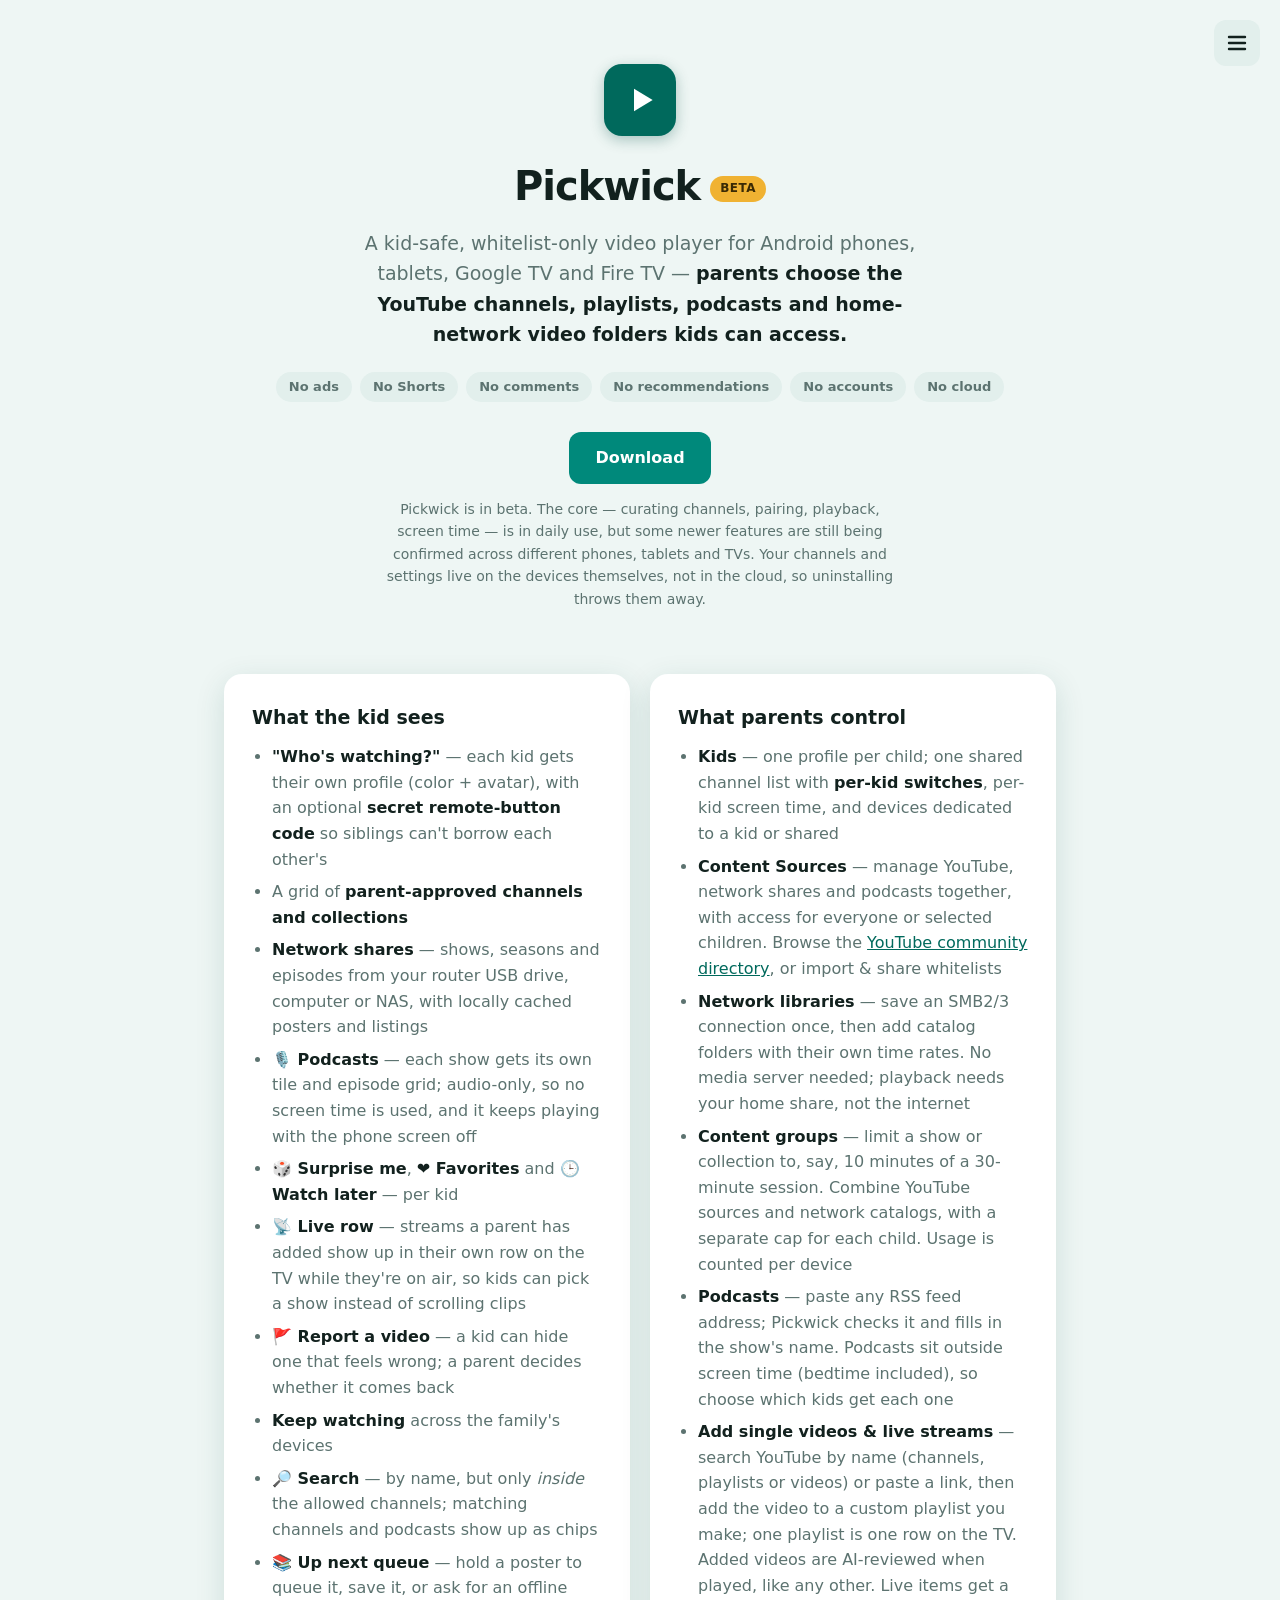
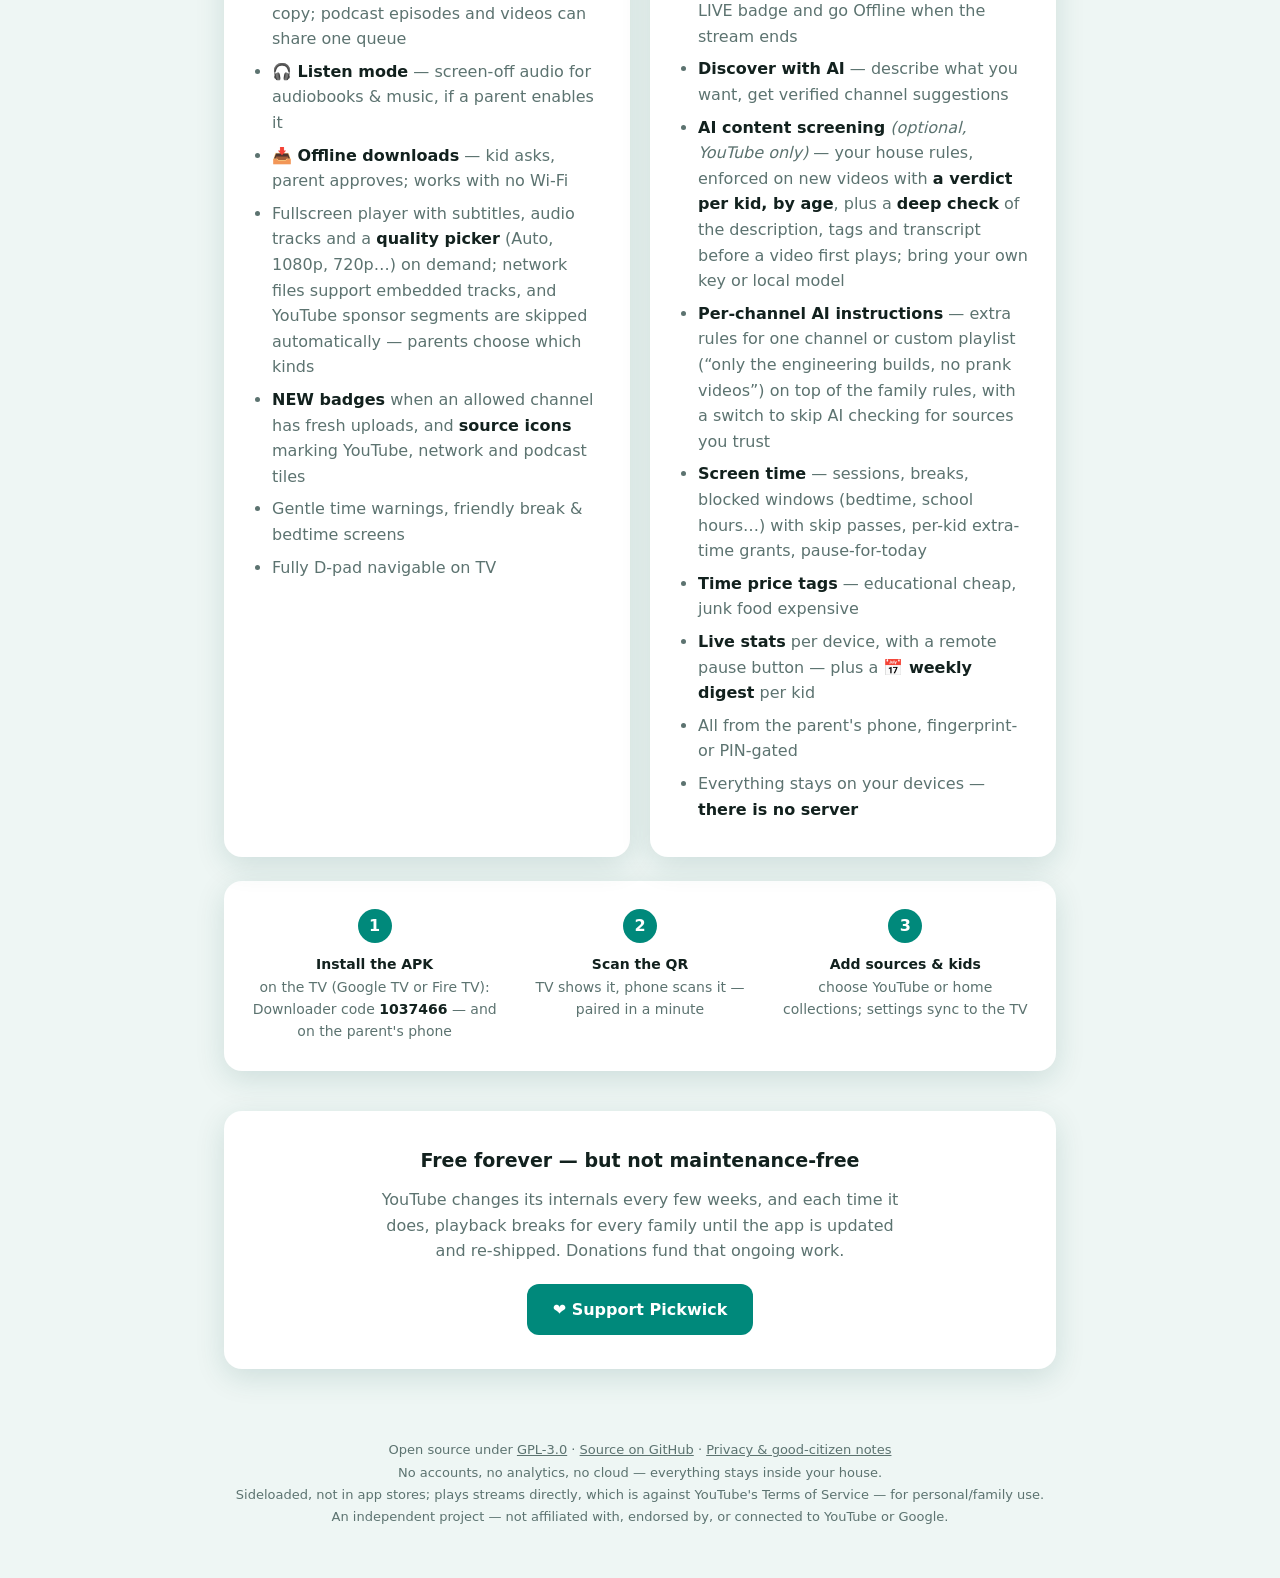
==== commit b4616aff: "Release 0.13.2: videos added to a custom playlist are AI-checked by default A new custom playlist st" ====
--- a/site/index.html
+++ b/site/index.html
@@ -313,9 +313,11 @@
         <li><strong>Podcasts</strong> &mdash; paste any RSS feed address; Pickwick checks it and
             fills in the show's name. Podcasts sit outside screen time (bedtime included),
             so choose which kids get each one</li>
-        <li><strong>Custom playlists &amp; live streams</strong> &mdash; paste a single video or live
-            link and add it to a playlist you make; one playlist is one row on the TV. Live
-            items get a LIVE badge and go Offline when the stream ends</li>
+        <li><strong>Add single videos &amp; live streams</strong> &mdash; search YouTube by name
+            (channels, playlists or videos) or paste a link, then add the video to a custom
+            playlist you make; one playlist is one row on the TV. Added videos are AI-reviewed
+            when played, like any other. Live items get a LIVE badge and go Offline when the
+            stream ends</li>
         <li><strong>Discover with AI</strong> — describe what you want, get verified channel suggestions</li>
         <li><strong>AI content screening</strong> <em>(optional, YouTube only)</em> — your house rules, enforced on
             new videos with <strong>a verdict per kid, by age</strong>, plus a
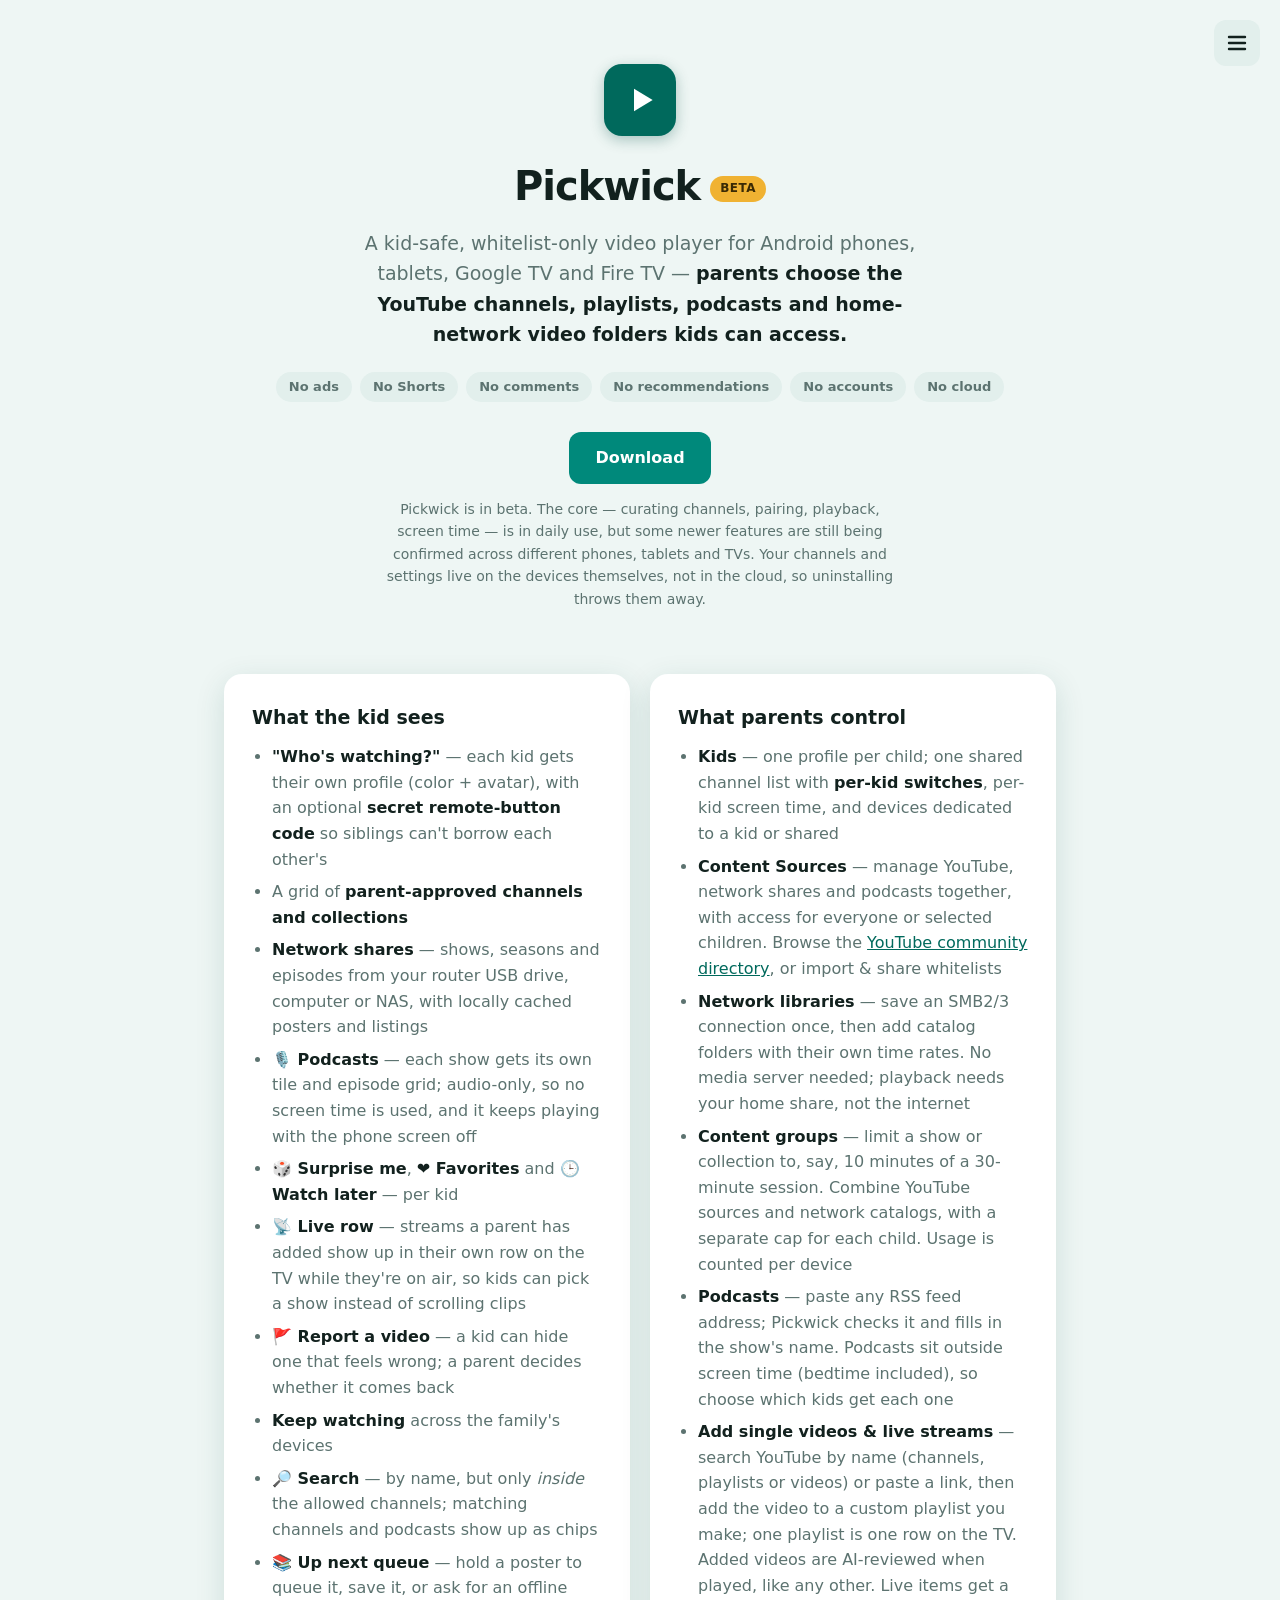
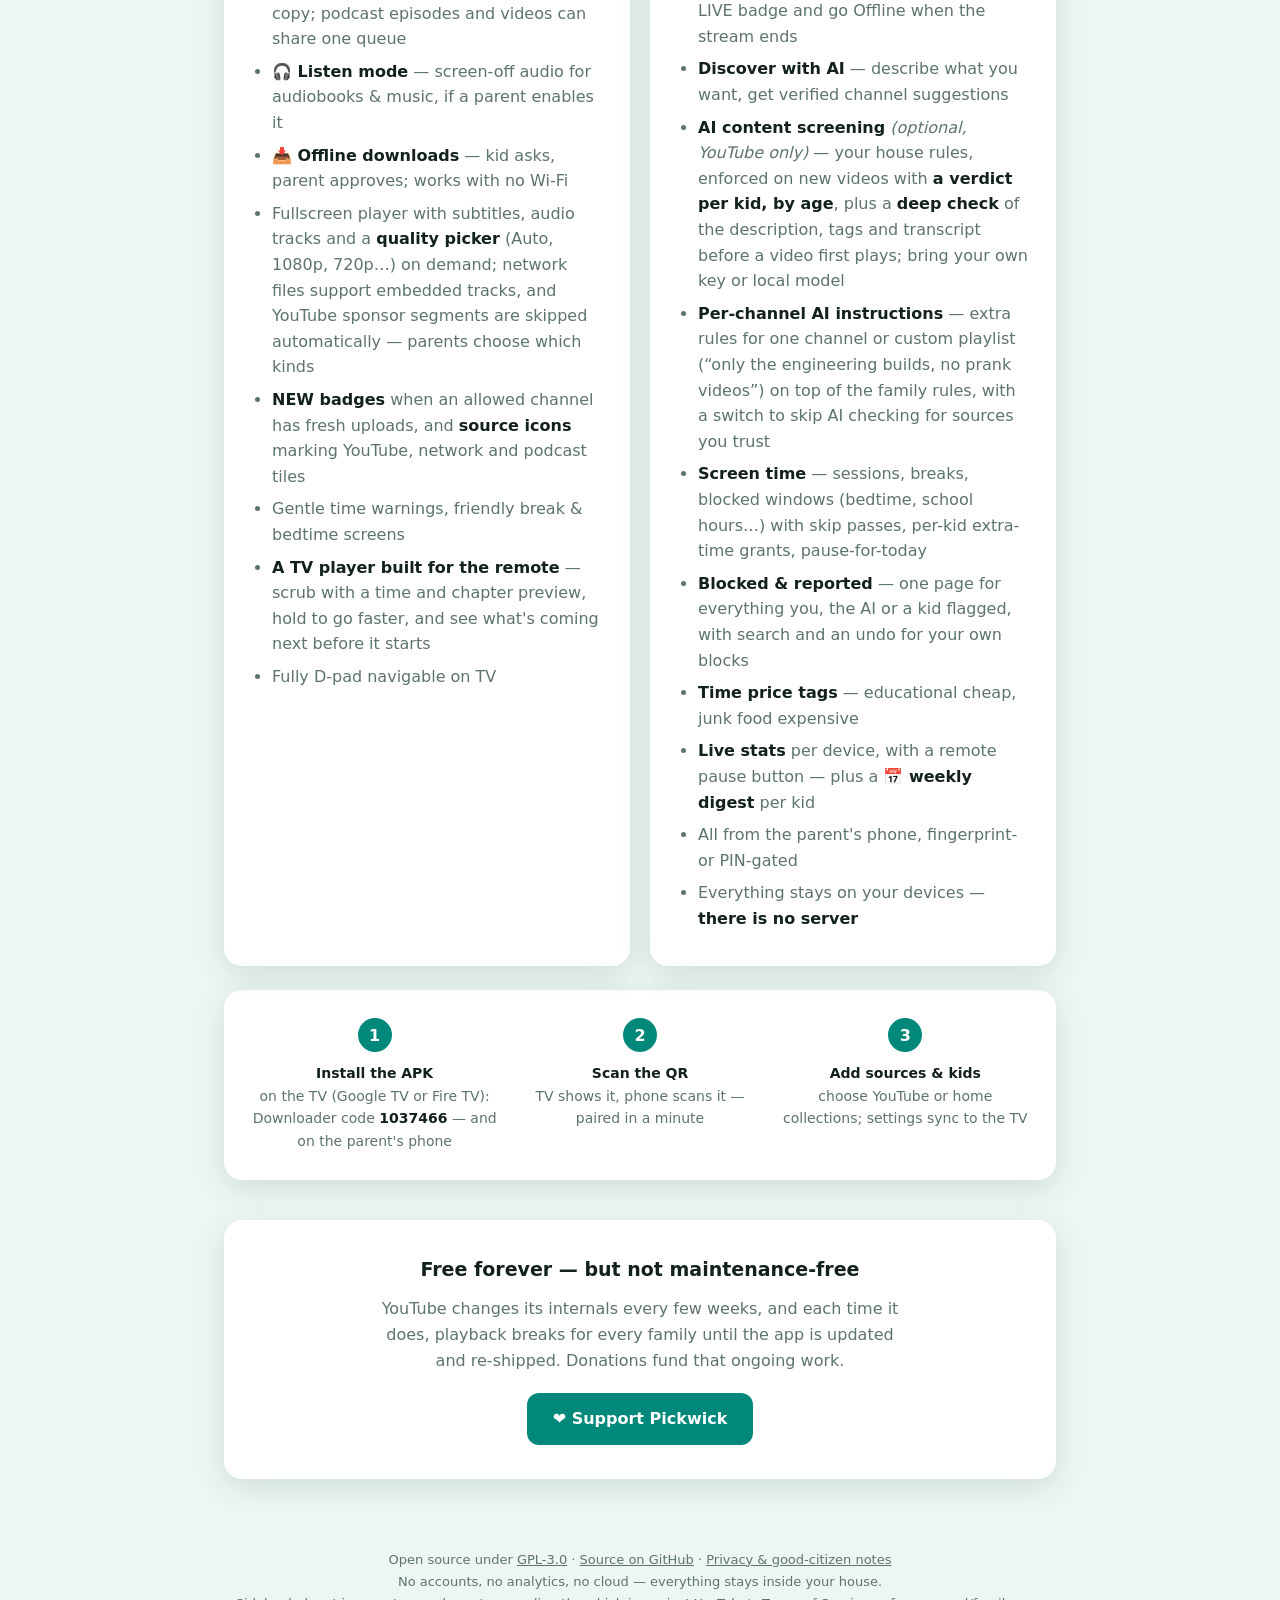
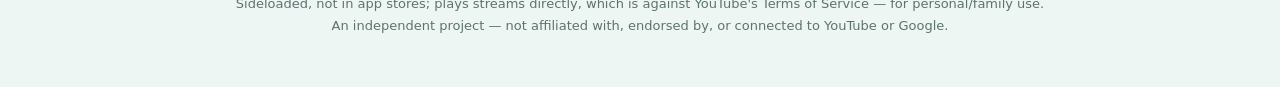
==== commit 57b60956: "Docs and site: the new TV player and Blocked & reported The README still sent TV users to an HD cont" ====
--- a/site/index.html
+++ b/site/index.html
@@ -292,6 +292,8 @@
         <li><strong>NEW badges</strong> when an allowed channel has fresh uploads, and
             <strong>source icons</strong> marking YouTube, network and podcast tiles</li>
         <li>Gentle time warnings, friendly break &amp; bedtime screens</li>
+        <li><strong>A TV player built for the remote</strong> &mdash; scrub with a time and chapter preview,
+            hold to go faster, and see what's coming next before it starts</li>
         <li>Fully D-pad navigable on TV</li>
       </ul>
     </div>
@@ -328,6 +330,8 @@
             with a switch to skip AI checking for sources you trust</li>
         <li><strong>Screen time</strong> — sessions, breaks, blocked windows (bedtime, school hours…)
             with skip passes, per-kid extra-time grants, pause-for-today</li>
+        <li><strong>Blocked &amp; reported</strong> — one page for everything you, the AI or a kid flagged,
+            with search and an undo for your own blocks</li>
         <li><strong>Time price tags</strong> — educational cheap, junk food expensive</li>
         <li><strong>Live stats</strong> per device, with a remote pause button —
             plus a <strong>📅 weekly digest</strong> per kid</li>
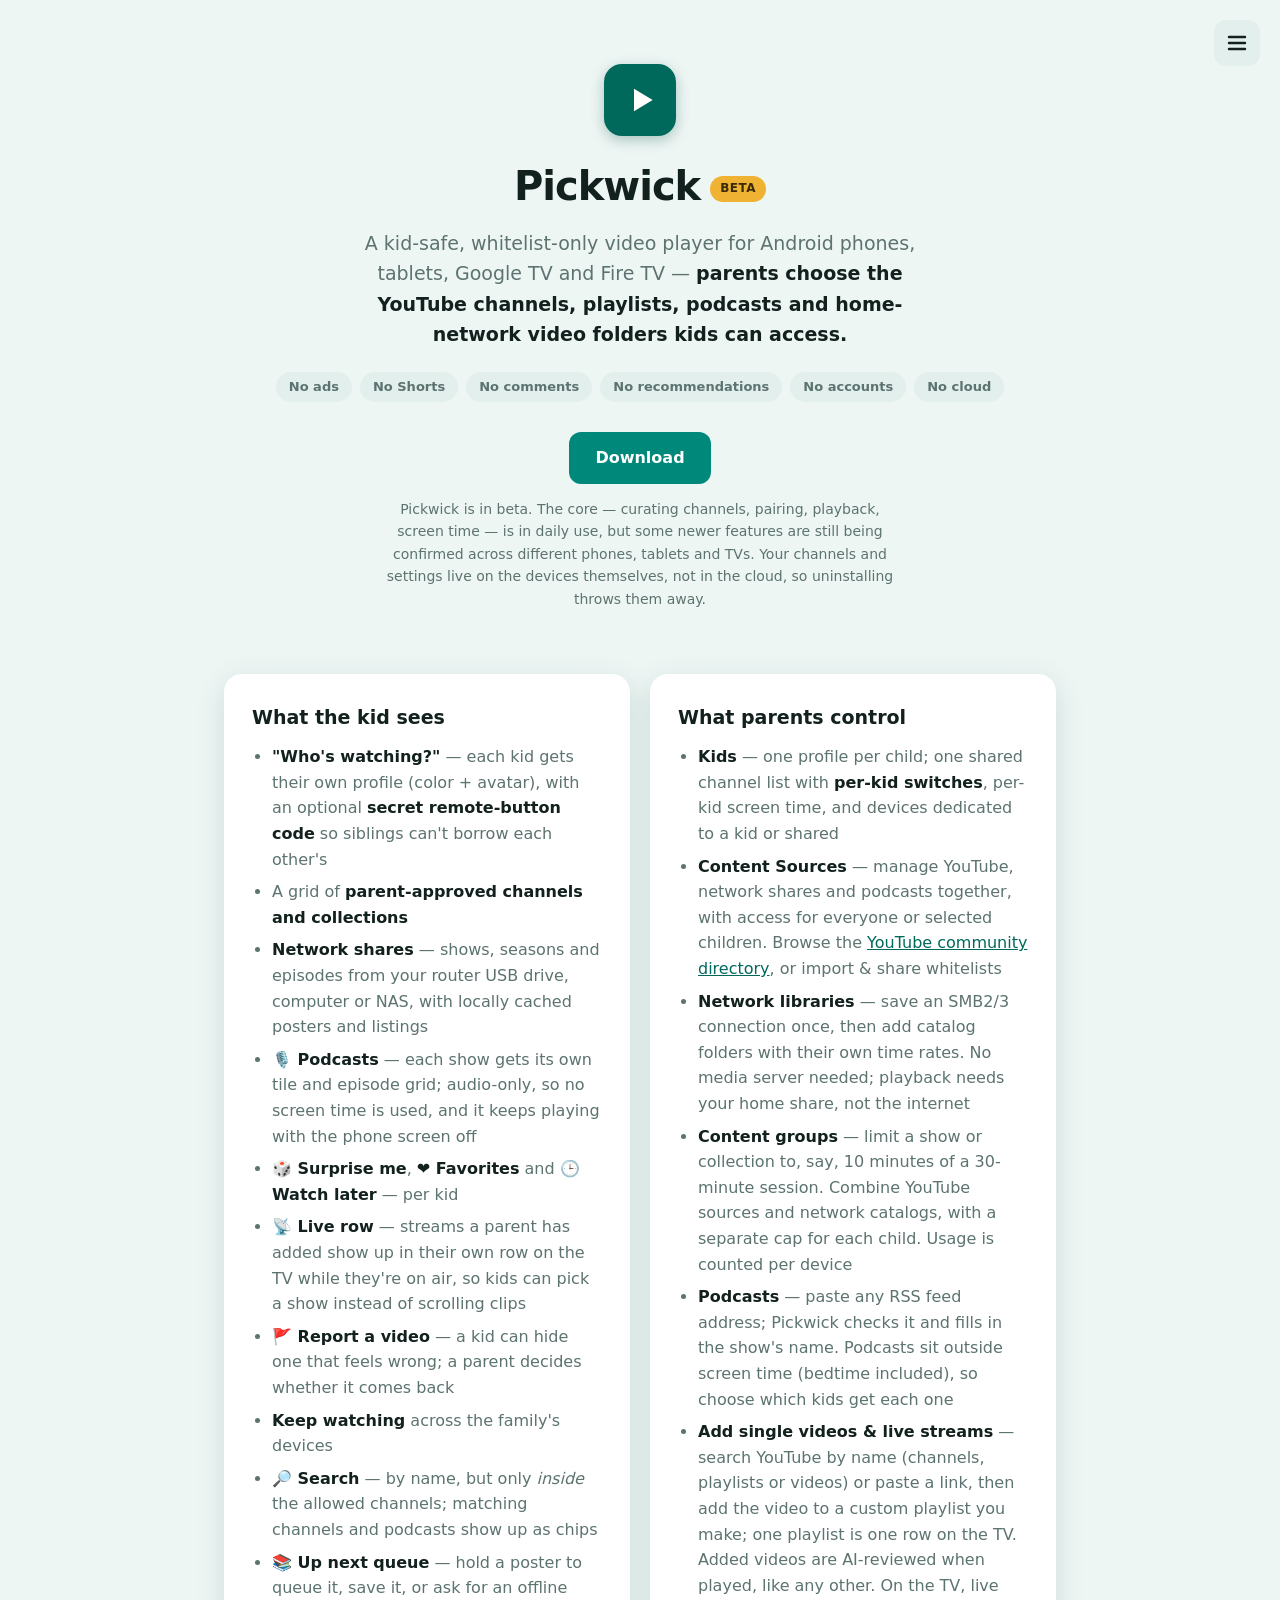
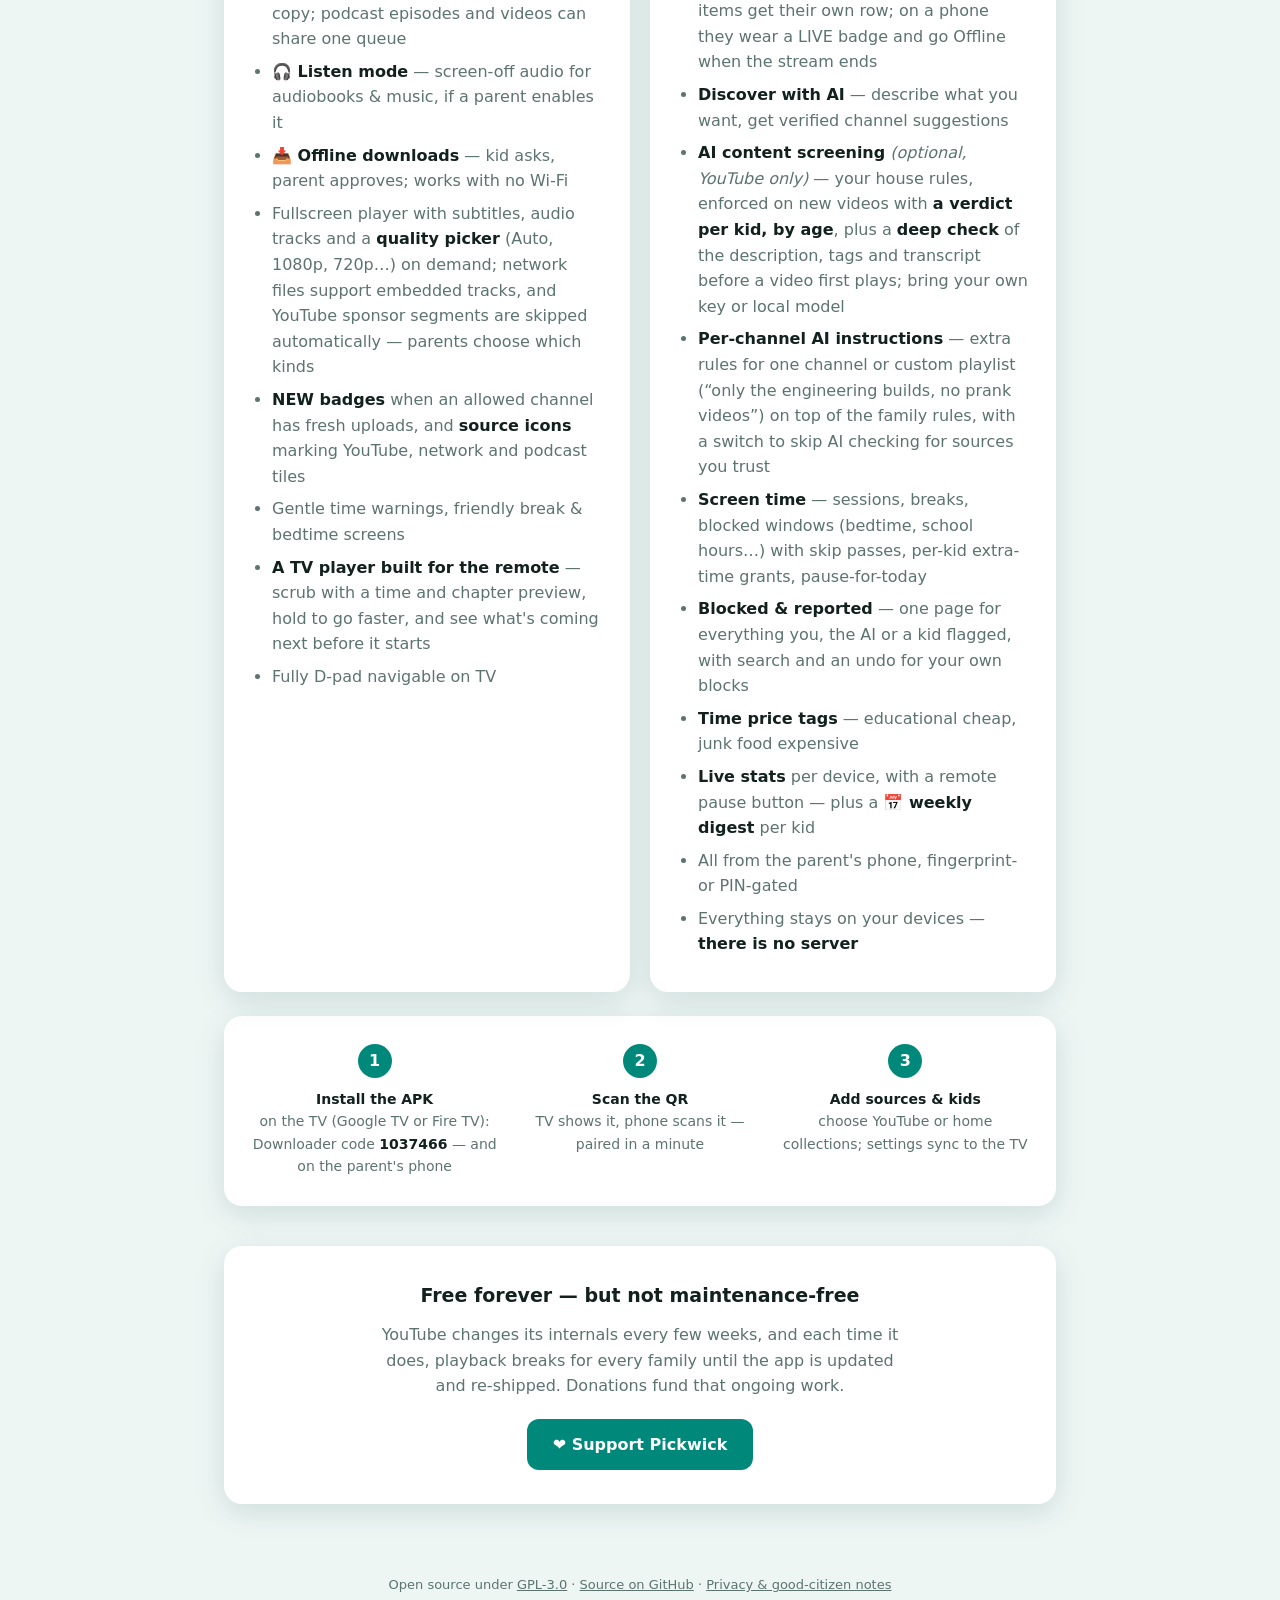
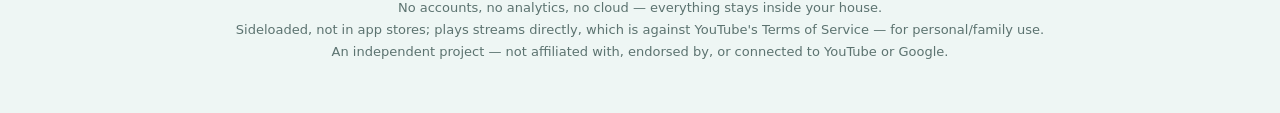
==== commit 28777926: "Stop showing live streams twice on the TV A stream in a custom playlist appeared in both the Live ro" ====
--- a/site/index.html
+++ b/site/index.html
@@ -318,8 +318,8 @@
         <li><strong>Add single videos &amp; live streams</strong> &mdash; search YouTube by name
             (channels, playlists or videos) or paste a link, then add the video to a custom
             playlist you make; one playlist is one row on the TV. Added videos are AI-reviewed
-            when played, like any other. Live items get a LIVE badge and go Offline when the
-            stream ends</li>
+            when played, like any other. On the TV, live items get their own row; on a phone they
+            wear a LIVE badge and go Offline when the stream ends</li>
         <li><strong>Discover with AI</strong> — describe what you want, get verified channel suggestions</li>
         <li><strong>AI content screening</strong> <em>(optional, YouTube only)</em> — your house rules, enforced on
             new videos with <strong>a verdict per kid, by age</strong>, plus a
